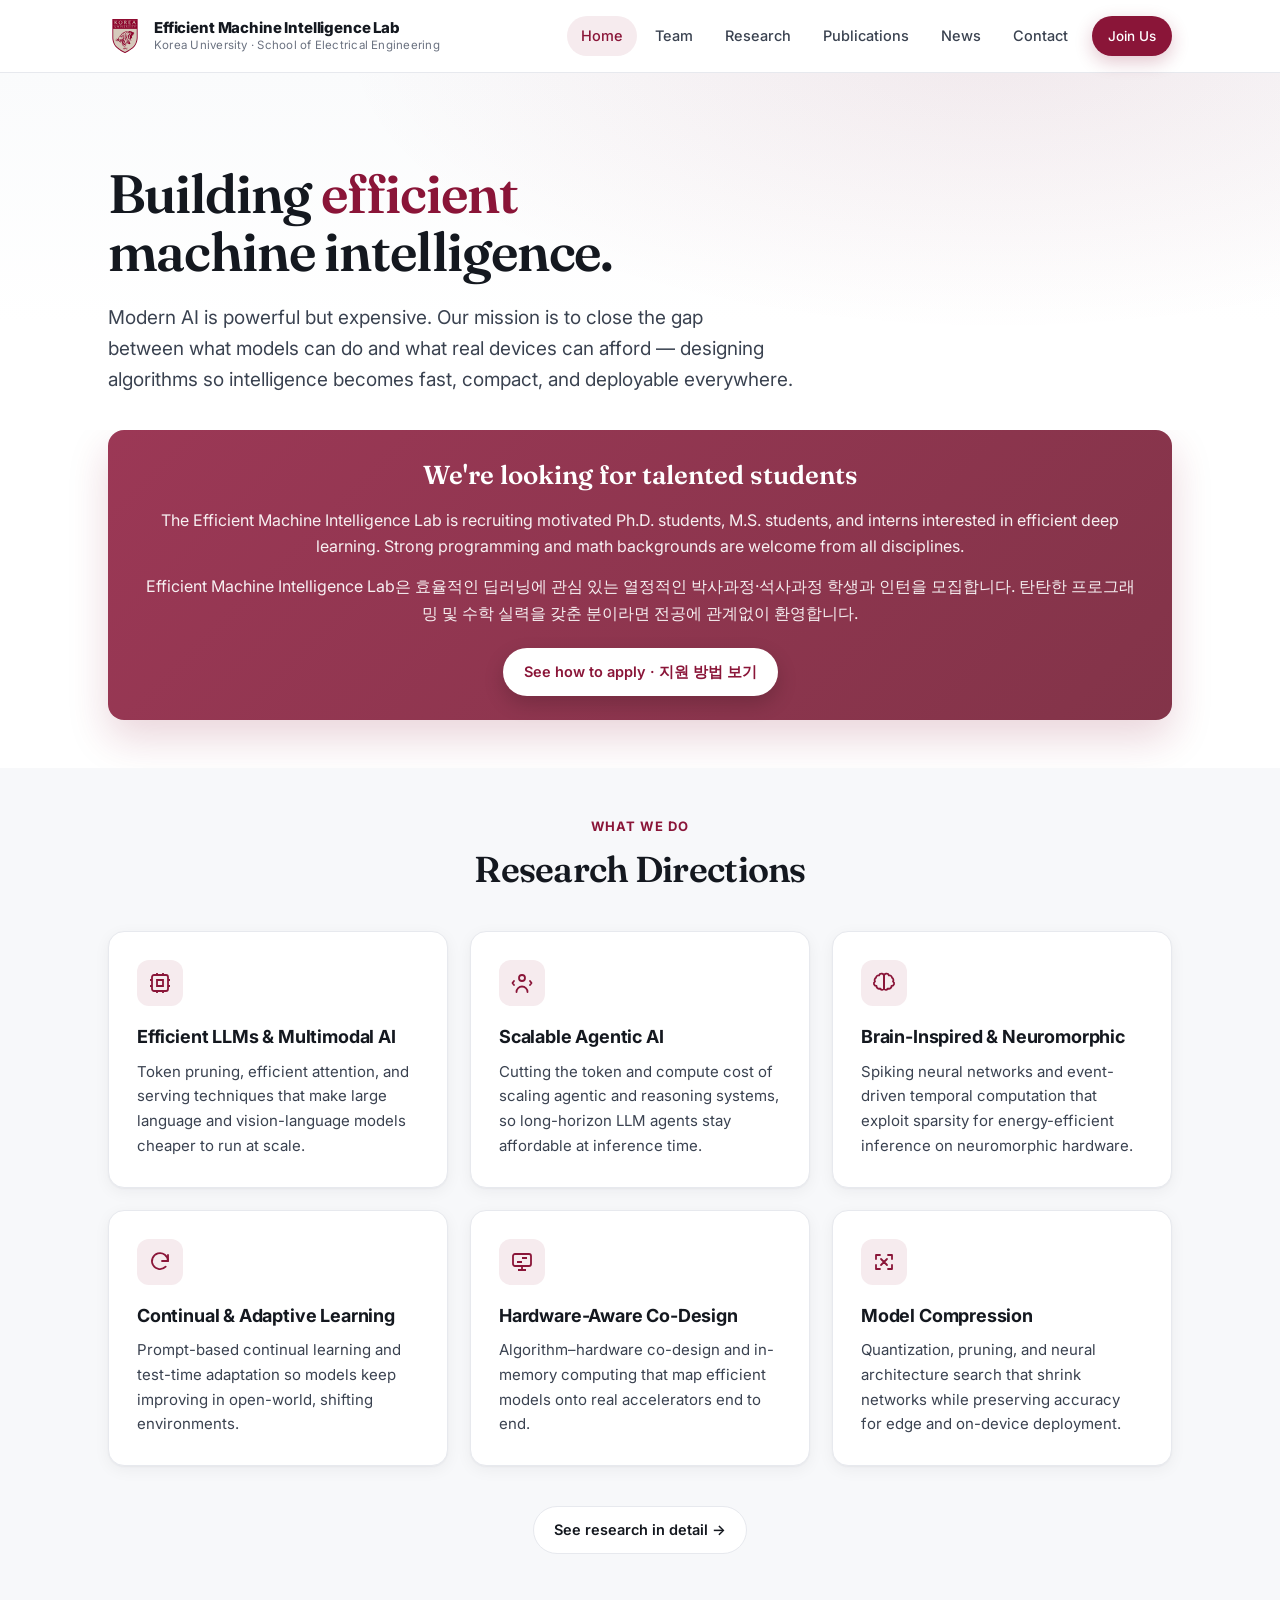
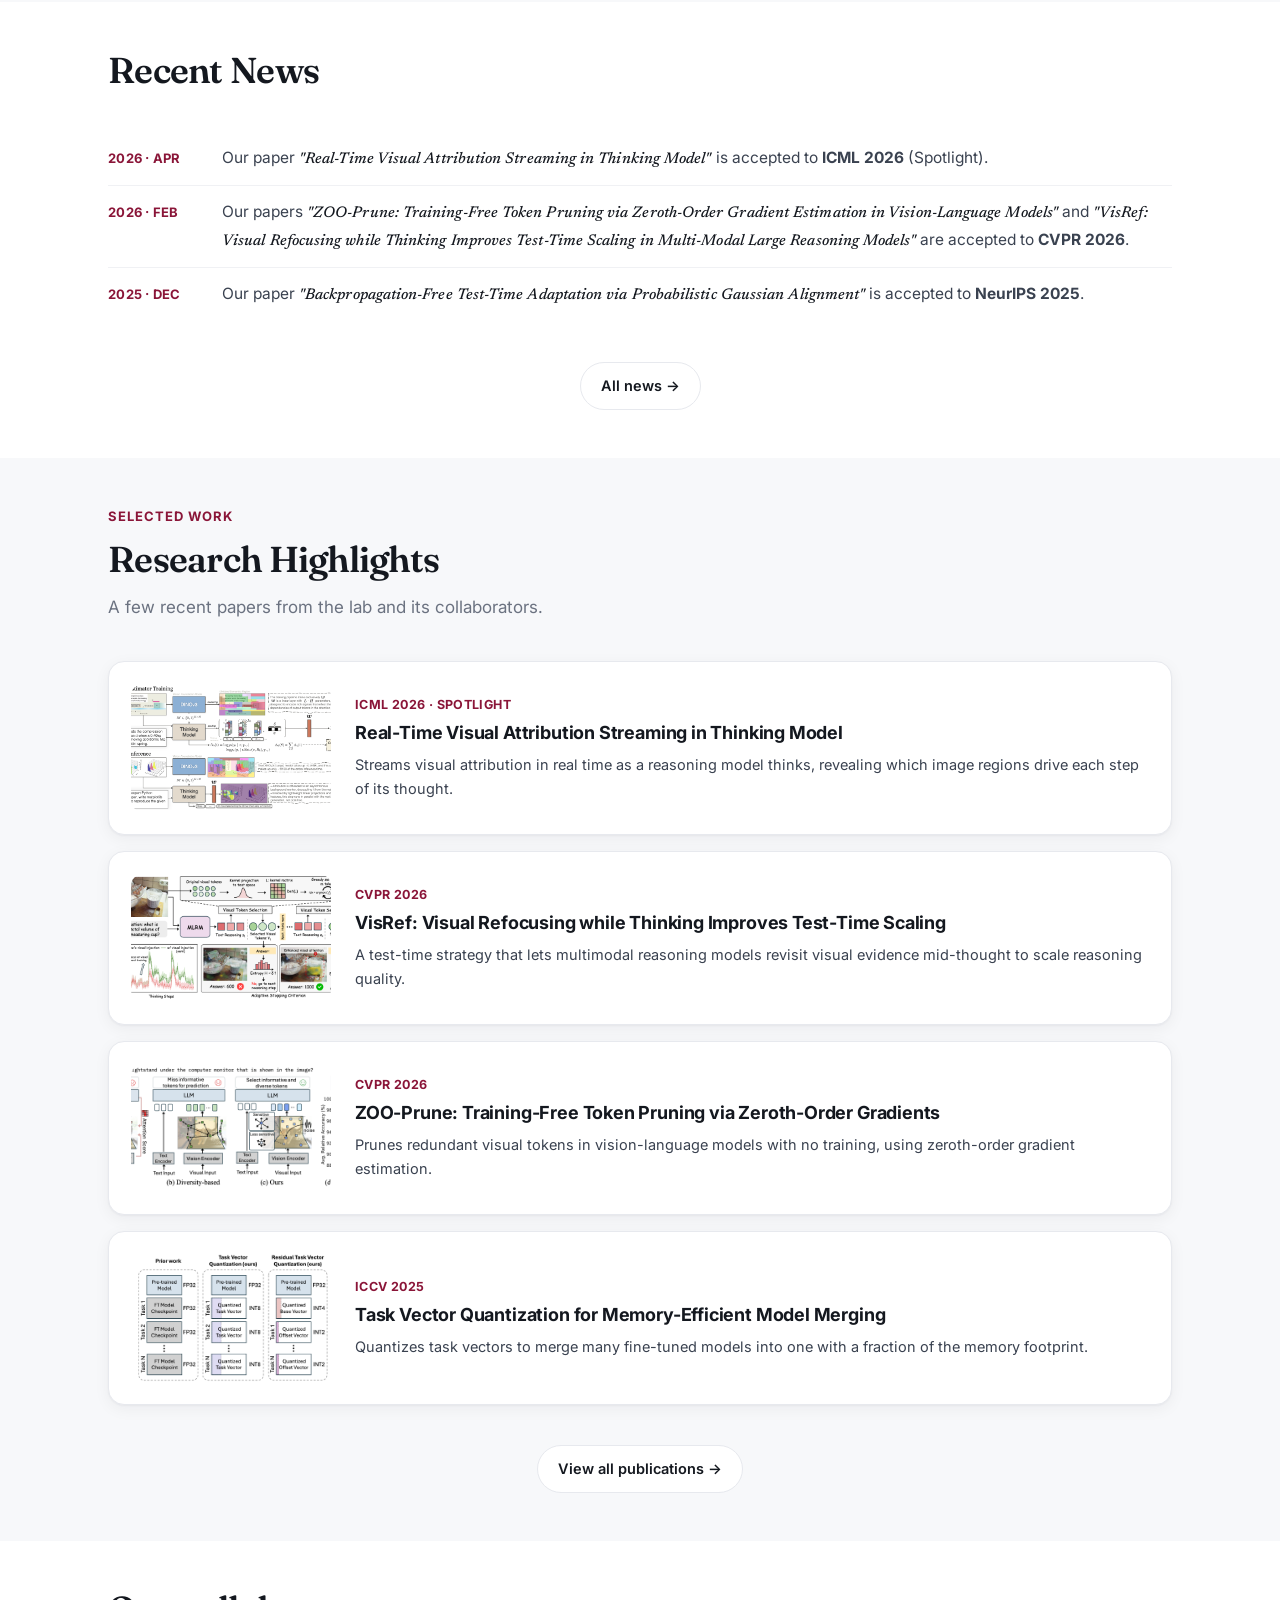
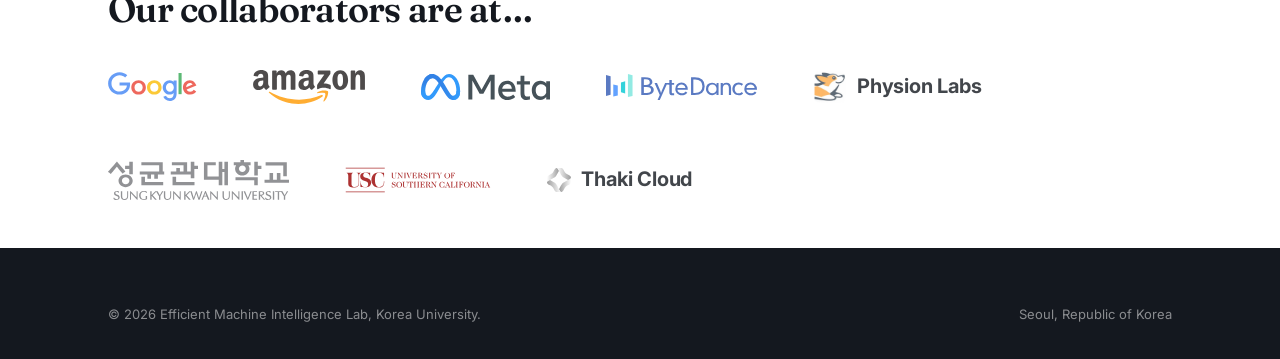
==== index.html @ 0a5b0a47 "Initial commit: EMI Lab @ Korea University website Static multi-page site for the Efficient Machine " ====
<!doctype html>
<html lang="en">
  <head>
    <meta charset="utf-8" />
    <meta name="viewport" content="width=device-width, initial-scale=1" />
    <meta
      name="description"
      content="Efficient Machine Intelligence Lab at Korea University — research on efficient deep learning, model compression, and hardware-aware AI, led by Prof. Youngeun Kim."
    />
    <title>Efficient Machine Intelligence Lab @ Korea University</title>
    <link rel="icon" href="images/ku-logo.svg" />
    <link rel="preconnect" href="https://fonts.googleapis.com" />
    <link rel="preconnect" href="https://fonts.gstatic.com" crossorigin />
    <link
      href="https://fonts.googleapis.com/css2?family=Fraunces:ital,opsz,wght@0,9..144,500;0,9..144,600;1,9..144,500;1,9..144,600&family=Newsreader:ital,opsz,wght@1,6..72,400;1,6..72,500&family=Inter:wght@400;500;600;700;800&display=swap"
      rel="stylesheet"
    />
    <link rel="stylesheet" href="styles.css" />
  </head>
  <body class="home">
    <!-- ===== Header ===== -->
    <header class="site-header">
      <div class="container header-inner">
        <a class="brand" href="index.html">
          <img src="images/ku-logo.svg" alt="Korea University" />
          <span class="brand-text">
            <span class="brand-name">Efficient Machine Intelligence Lab</span>
            <span class="brand-sub">Korea University · School of Electrical Engineering</span>
          </span>
        </a>
        <button class="nav-toggle" aria-label="Toggle navigation"><span></span></button>
        <nav class="nav">
          <a href="index.html" data-page="index.html">Home</a>
          <a href="team.html" data-page="team.html">Team</a>
          <a href="research.html" data-page="research.html">Research</a>
          <a href="publications.html" data-page="publications.html">Publications</a>
          <a href="news.html" data-page="news.html">News</a>
          <a href="contact.html" data-page="contact.html">Contact</a>
          <a class="btn primary sm nav-cta" href="join.html">Join Us</a>
        </nav>
      </div>
    </header>

    <main>
      <!-- ===== Hero ===== -->
      <section class="hero" style="padding-bottom:4px;">
        <div class="container">
          <h1>
            Building <span class="accent">efficient</span> machine
            intelligence.
          </h1>
          <p class="hero-lead" style="max-width:none;">
            Modern AI is powerful but expensive. Our mission is to close the gap<br />
            between what models can do and what real devices can afford — designing<br />
            algorithms so intelligence becomes fast, compact, and deployable everywhere.
          </p>
        </div>
      </section>

      <!-- ===== Join callout (bilingual) ===== -->
      <section class="section" style="padding-top:0;padding-bottom:48px;">
        <div class="container">
          <div class="callout reveal" style="margin-top:0;">
            <h3>We're looking for talented students</h3>
            <p>
              The Efficient Machine Intelligence Lab is recruiting motivated
              Ph.D. students, M.S. students, and interns interested in efficient
              deep learning. Strong programming and math backgrounds are welcome
              from all disciplines.
            </p>
            <p style="margin-top:-8px;">
              Efficient Machine Intelligence Lab은 효율적인 딥러닝에 관심 있는
              열정적인 박사과정·석사과정 학생과 인턴을 모집합니다. 탄탄한 프로그래밍
              및 수학 실력을 갖춘 분이라면 전공에 관계없이 환영합니다.
            </p>
            <a class="btn primary" href="join.html">See how to apply · 지원 방법 보기</a>
          </div>
        </div>
      </section>

      <!-- ===== Research areas ===== -->
      <section class="section tint">
        <div class="container">
          <div class="section-head center reveal">
            <span class="eyebrow">What we do</span>
            <h2>Research Directions</h2>
          </div>
          <div class="card-grid cols-3">
            <div class="card reveal">
              <div class="card-icon">
                <svg viewBox="0 0 24 24" fill="none" stroke="currentColor" stroke-width="1.8"><rect x="4" y="4" width="16" height="16" rx="2"/><path d="M9 9h6v6H9z"/><path d="M4 9H2M4 15H2M22 9h-2M22 15h-2M9 4V2M15 4V2M9 22v-2M15 22v-2"/></svg>
              </div>
              <h3>Efficient LLMs &amp; Multimodal AI</h3>
              <p>
                Token pruning, efficient attention, and serving techniques that
                make large language and vision-language models cheaper to run at
                scale.
              </p>
            </div>
            <div class="card reveal">
              <div class="card-icon">
                <svg viewBox="0 0 24 24" fill="none" stroke="currentColor" stroke-width="1.8" stroke-linecap="round" stroke-linejoin="round"><circle cx="12" cy="7" r="3"/><path d="M6.5 21a5.5 5.5 0 0 1 11 0"/><path d="M4 10l-1.5 2 1.5 2M20 10l1.5 2-1.5 2"/></svg>
              </div>
              <h3>Scalable Agentic AI</h3>
              <p>
                Cutting the token and compute cost of scaling agentic and
                reasoning systems, so long-horizon LLM agents stay affordable at
                inference time.
              </p>
            </div>
            <div class="card reveal">
              <div class="card-icon">
                <svg viewBox="0 0 24 24" fill="none" stroke="currentColor" stroke-width="1.8" stroke-linecap="round" stroke-linejoin="round"><path d="M12 5a2.5 2.5 0 0 0-4.9-.6A2.5 2.5 0 0 0 4 6.8a2.5 2.5 0 0 0-1 3.6A2.5 2.5 0 0 0 4.5 15 2.5 2.5 0 0 0 8 17.5a2.5 2.5 0 0 0 4 .5zM12 5a2.5 2.5 0 0 1 4.9-.6A2.5 2.5 0 0 1 20 6.8a2.5 2.5 0 0 1 1 3.6A2.5 2.5 0 0 1 19.5 15 2.5 2.5 0 0 1 16 17.5a2.5 2.5 0 0 1-4 .5z"/><path d="M12 5v13"/></svg>
              </div>
              <h3>Brain-Inspired &amp; Neuromorphic</h3>
              <p>
                Spiking neural networks and event-driven temporal computation
                that exploit sparsity for energy-efficient inference on
                neuromorphic hardware.
              </p>
            </div>
            <div class="card reveal">
              <div class="card-icon">
                <svg viewBox="0 0 24 24" fill="none" stroke="currentColor" stroke-width="1.8" stroke-linecap="round" stroke-linejoin="round"><path d="M20 11a8 8 0 1 0-2.3 5.7"/><path d="M20 5v6h-6"/></svg>
              </div>
              <h3>Continual &amp; Adaptive Learning</h3>
              <p>
                Prompt-based continual learning and test-time adaptation so
                models keep improving in open-world, shifting environments.
              </p>
            </div>
            <div class="card reveal">
              <div class="card-icon">
                <svg viewBox="0 0 24 24" fill="none" stroke="currentColor" stroke-width="1.8"><rect x="3" y="4" width="18" height="12" rx="2"/><path d="M8 20h8M12 16v4M7 8h.01M12 8h5M7 12h5"/></svg>
              </div>
              <h3>Hardware-Aware Co-Design</h3>
              <p>
                Algorithm–hardware co-design and in-memory computing that map
                efficient models onto real accelerators end to end.
              </p>
            </div>
            <div class="card reveal">
              <div class="card-icon">
                <svg viewBox="0 0 24 24" fill="none" stroke="currentColor" stroke-width="1.8" stroke-linecap="round" stroke-linejoin="round"><path d="M4 9V5h4M20 9V5h-4M4 15v4h4M20 15v4h-4"/><path d="M9 9l3 3 3-3M9 15l3-3 3 3"/></svg>
              </div>
              <h3>Model Compression</h3>
              <p>
                Quantization, pruning, and neural architecture search that
                shrink networks while preserving accuracy for edge and
                on-device deployment.
              </p>
            </div>
          </div>
          <div class="center-btn reveal">
            <a class="btn ghost" href="research.html">See research in detail →</a>
          </div>
        </div>
      </section>

      <!-- ===== Recent news ===== -->
      <section class="section">
        <div class="container">
          <div class="section-head reveal">
            <h2>Recent News</h2>
          </div>
          <ul class="news-list reveal">
            <li class="news-item">
              <span class="news-date">2026 · Apr</span>
              <span class="news-text">Our paper <span class="paper-title">"Real-Time Visual Attribution Streaming in Thinking Model"</span> is accepted to <strong>ICML 2026</strong> (Spotlight).</span>
            </li>
            <li class="news-item">
              <span class="news-date">2026 · Feb</span>
              <span class="news-text">Our papers <span class="paper-title">"ZOO-Prune: Training-Free Token Pruning via Zeroth-Order Gradient Estimation in Vision-Language Models"</span> and <span class="paper-title">"VisRef: Visual Refocusing while Thinking Improves Test-Time Scaling in Multi-Modal Large Reasoning Models"</span> are accepted to <strong>CVPR 2026</strong>.</span>
            </li>
            <li class="news-item">
              <span class="news-date">2025 · Dec</span>
              <span class="news-text">Our paper <span class="paper-title">"Backpropagation-Free Test-Time Adaptation via Probabilistic Gaussian Alignment"</span> is accepted to <strong>NeurIPS 2025</strong>.</span>
            </li>
          </ul>
          <div class="center-btn reveal">
            <a class="btn ghost" href="news.html">All news →</a>
          </div>
        </div>
      </section>

      <!-- ===== Research highlights ===== -->
      <section class="section tint">
        <div class="container">
          <div class="section-head reveal">
            <span class="eyebrow">Selected work</span>
            <h2>Research Highlights</h2>
            <p class="subhead">A few recent papers from the lab and its collaborators.</p>
          </div>
          <div class="card-grid" style="gap:16px">
            <div class="highlight-item reveal">
              <div class="highlight-thumb">
                <img src="images/publications/2026-realtimevis-icml.png" alt="Real-Time Visual Attribution Streaming" loading="lazy" />
              </div>
              <div>
                <div class="highlight-venue">ICML 2026 · Spotlight</div>
                <h3>Real-Time Visual Attribution Streaming in Thinking Model</h3>
                <p>Streams visual attribution in real time as a reasoning model thinks, revealing which image regions drive each step of its thought.</p>
              </div>
            </div>
            <div class="highlight-item reveal">
              <div class="highlight-thumb">
                <img src="images/publications/2026-visref.png" alt="VisRef" loading="lazy" />
              </div>
              <div>
                <div class="highlight-venue">CVPR 2026</div>
                <h3>VisRef: Visual Refocusing while Thinking Improves Test-Time Scaling</h3>
                <p>A test-time strategy that lets multimodal reasoning models revisit visual evidence mid-thought to scale reasoning quality.</p>
              </div>
            </div>
            <div class="highlight-item reveal">
              <div class="highlight-thumb">
                <img src="images/publications/2026-zoo-prune.png" alt="ZOO-Prune" loading="lazy" />
              </div>
              <div>
                <div class="highlight-venue">CVPR 2026</div>
                <h3>ZOO-Prune: Training-Free Token Pruning via Zeroth-Order Gradients</h3>
                <p>Prunes redundant visual tokens in vision-language models with no training, using zeroth-order gradient estimation.</p>
              </div>
            </div>
            <div class="highlight-item reveal">
              <div class="highlight-thumb">
                <img src="images/publications/2025-task-vector-quant.png" alt="Task Vector Quantization" loading="lazy" />
              </div>
              <div>
                <div class="highlight-venue">ICCV 2025</div>
                <h3>Task Vector Quantization for Memory-Efficient Model Merging</h3>
                <p>Quantizes task vectors to merge many fine-tuned models into one with a fraction of the memory footprint.</p>
              </div>
            </div>
          </div>
          <div class="center-btn reveal">
            <a class="btn ghost" href="publications.html">View all publications →</a>
          </div>
        </div>
      </section>

      <!-- ===== Collaborators ===== -->
      <section class="section">
        <div class="container">
          <div class="section-head reveal">
            <h2>Our collaborators are at&hellip;</h2>
          </div>
          <div class="collab-logos collab-logos-left reveal">
            <img src="images/logos/google-full.svg" alt="Google" />
            <img src="images/logos/amazon-full.svg" alt="Amazon" />
            <img src="images/logos/meta-full.svg" alt="Meta" />
            <img src="images/logos/bytedance-full.svg" alt="ByteDance" />
            <span class="collab-lockup">
              <img src="images/logos/physion-icon.png" alt="Physion Labs" />
              <span>Physion&nbsp;Labs</span>
            </span>
            <img src="images/logos/skku-full.svg" alt="Sungkyunkwan University" />
            <img src="images/logos/usc-full.svg" alt="USC" />
            <span class="collab-lockup">
              <img src="images/logos/thaki-icon.svg" alt="Thaki Cloud" />
              <span>Thaki&nbsp;Cloud</span>
            </span>
          </div>
        </div>
      </section>

    </main>

    <!-- ===== Footer ===== -->
    <footer class="site-footer">
      <div class="container">
        <div class="footer-bottom">
          <span>© 2026 Efficient Machine Intelligence Lab, Korea University.</span>
          <span>Seoul, Republic of Korea</span>
        </div>
      </div>
    </footer>

    <script src="main.js"></script>
  </body>
</html>
---- styles.css ----
/* ==========================================================================
   Efficient Machine Intelligence Lab @ Korea University
   Shared design system
   ========================================================================== */

:root {
  /* Korea University crimson palette */
  --crimson: #8a1538;
  --crimson-dark: #6d1029;
  --crimson-soft: #f6ebee;
  --ink: #14181f;
  --body: #3a4250;
  --muted: #6b7280;
  --line: #e7e9ee;
  --line-soft: #f0f1f4;
  --bg: #ffffff;
  --bg-soft: #fafbfc;
  --bg-tint: #f7f8fa;
  --white: #ffffff;
  --radius: 16px;
  --radius-sm: 10px;
  --shadow-sm: 0 1px 2px rgba(20, 24, 31, 0.04),
    0 4px 16px rgba(20, 24, 31, 0.05);
  --shadow-md: 0 12px 32px rgba(20, 24, 31, 0.1);
  --maxw: 1120px;
  --font-sans: "Inter", "Apple SD Gothic Neo", "Noto Sans KR",
    "Helvetica Neue", Arial, sans-serif;
  --font-display: "Fraunces", "Iowan Old Style", Georgia, serif;
}

* {
  box-sizing: border-box;
}

html {
  scroll-behavior: smooth;
  scroll-padding-top: 90px;
}

body {
  margin: 0;
  font-family: var(--font-sans);
  color: var(--body);
  background: var(--bg);
  line-height: 1.65;
  -webkit-font-smoothing: antialiased;
  text-rendering: optimizeLegibility;
}

a {
  color: var(--crimson);
  text-decoration: none;
  transition: color 0.18s ease;
}

a:hover {
  color: var(--crimson-dark);
}

img {
  max-width: 100%;
}

.container {
  max-width: var(--maxw);
  margin: 0 auto;
  padding: 0 28px;
}

.container-narrow {
  max-width: 860px;
}

/* --------------------------------------------------------------- Header -- */
.site-header {
  position: sticky;
  top: 0;
  background: rgba(255, 255, 255, 0.82);
  backdrop-filter: saturate(180%) blur(14px);
  -webkit-backdrop-filter: saturate(180%) blur(14px);
  border-bottom: 1px solid var(--line);
  z-index: 50;
}

.header-inner {
  display: flex;
  align-items: center;
  justify-content: space-between;
  gap: 24px;
  height: 72px;
}

.brand {
  display: flex;
  align-items: center;
  gap: 12px;
  min-width: 0;
}

.brand img {
  width: 34px;
  height: 34px;
  flex: none;
}

.brand-text {
  display: flex;
  flex-direction: column;
  line-height: 1.25;
  min-width: 0;
}

.brand-name {
  font-weight: 800;
  font-size: 15px;
  letter-spacing: -0.01em;
  color: var(--ink);
  white-space: nowrap;
}

.brand-sub {
  font-size: 11.5px;
  color: var(--muted);
  letter-spacing: 0.02em;
  white-space: nowrap;
}

.nav {
  display: flex;
  align-items: center;
  gap: 4px;
}

.nav a {
  color: var(--body);
  font-size: 14.5px;
  font-weight: 500;
  padding: 8px 14px;
  border-radius: 999px;
  transition: background 0.18s ease, color 0.18s ease;
}

.nav a:hover {
  background: var(--bg-tint);
  color: var(--ink);
}

.nav a.active {
  color: var(--crimson);
  background: var(--crimson-soft);
}

.nav-cta {
  margin-left: 6px;
}

.nav-toggle {
  display: none;
  border: 1px solid var(--line);
  background: var(--white);
  border-radius: 10px;
  width: 42px;
  height: 42px;
  cursor: pointer;
  align-items: center;
  justify-content: center;
}

.nav-toggle span,
.nav-toggle span::before,
.nav-toggle span::after {
  content: "";
  display: block;
  width: 18px;
  height: 2px;
  background: var(--ink);
  position: relative;
  transition: 0.2s ease;
}

.nav-toggle span::before {
  position: absolute;
  top: -6px;
}
.nav-toggle span::after {
  position: absolute;
  top: 6px;
}

/* --------------------------------------------------------------- Buttons - */
.btn {
  display: inline-flex;
  align-items: center;
  gap: 8px;
  padding: 11px 20px;
  border-radius: 999px;
  font-weight: 600;
  font-size: 14.5px;
  border: 1px solid transparent;
  cursor: pointer;
  transition: 0.2s ease;
  white-space: nowrap;
}

.btn.primary {
  background: var(--crimson);
  color: var(--white);
  box-shadow: 0 6px 18px rgba(138, 21, 56, 0.24);
}

.btn.primary:hover {
  background: var(--crimson-dark);
  color: var(--white);
  transform: translateY(-1px);
  box-shadow: 0 10px 24px rgba(138, 21, 56, 0.3);
}

.btn.ghost {
  border-color: var(--line);
  color: var(--ink);
  background: var(--white);
}

.btn.ghost:hover {
  border-color: var(--crimson);
  color: var(--crimson);
  background: var(--white);
}

.btn.sm {
  padding: 8px 15px;
  font-size: 13.5px;
}

/* --------------------------------------------------------------- Hero ---- */
.hero {
  position: relative;
  padding: 92px 0 76px;
  background:
    radial-gradient(
      1100px 480px at 78% -8%,
      rgba(138, 21, 56, 0.08),
      transparent 60%
    ),
    linear-gradient(180deg, var(--bg-soft) 0%, var(--bg) 70%);
  overflow: hidden;
}

.hero-eyebrow {
  display: inline-flex;
  align-items: center;
  gap: 8px;
  font-size: 13px;
  font-weight: 600;
  letter-spacing: 0.04em;
  text-transform: uppercase;
  color: var(--crimson);
  background: var(--crimson-soft);
  border: 1px solid rgba(138, 21, 56, 0.16);
  padding: 6px 14px;
  border-radius: 999px;
  margin-bottom: 22px;
}

.hero h1 {
  font-family: var(--font-display);
  font-weight: 600;
  font-size: clamp(34px, 5vw, 54px);
  line-height: 1.08;
  letter-spacing: -0.02em;
  color: var(--ink);
  margin: 0 0 20px;
  max-width: 16ch;
}

.hero h1 .accent {
  color: var(--crimson);
}

.hero-lead {
  font-size: clamp(16px, 2vw, 19px);
  color: var(--body);
  max-width: 62ch;
  margin: 0 0 30px;
}

.hero-cta {
  display: flex;
  gap: 14px;
  flex-wrap: wrap;
}

/* --------------------------------------------------------- Section base -- */
.section {
  padding: 84px 0;
}

/* Tighter vertical rhythm on the home page */
body.home .section {
  padding: 48px 0;
}

.section.tint {
  background: var(--bg-tint);
}

.section-head {
  margin-bottom: 40px;
}

.section-head.center {
  text-align: center;
  margin-left: auto;
  margin-right: auto;
  max-width: 720px;
}

.eyebrow {
  display: block;
  font-size: 13px;
  font-weight: 700;
  letter-spacing: 0.08em;
  text-transform: uppercase;
  color: var(--crimson);
  margin-bottom: 12px;
}

.section h2 {
  font-family: var(--font-display);
  font-weight: 600;
  font-size: clamp(26px, 3.4vw, 36px);
  letter-spacing: -0.02em;
  color: var(--ink);
  margin: 0 0 12px;
  line-height: 1.15;
}

.section .subhead {
  font-size: 17px;
  color: var(--muted);
  max-width: 68ch;
  margin: 0;
}

.page-hero {
  padding: 72px 0 20px;
  background: linear-gradient(180deg, var(--bg-soft) 0%, var(--bg) 100%);
}

.page-hero h1 {
  font-family: var(--font-display);
  font-weight: 600;
  font-size: clamp(30px, 4.4vw, 46px);
  letter-spacing: -0.02em;
  color: var(--ink);
  margin: 14px 0 14px;
  line-height: 1.1;
}

.page-hero p {
  font-size: 18px;
  color: var(--body);
  max-width: 66ch;
  margin: 0;
}

/* --------------------------------------------------------------- Cards --- */
.card-grid {
  display: grid;
  gap: 22px;
}

.card-grid.cols-2 {
  grid-template-columns: repeat(2, 1fr);
}

.card-grid.cols-3 {
  grid-template-columns: repeat(3, 1fr);
}

.card {
  background: var(--white);
  border: 1px solid var(--line);
  border-radius: var(--radius);
  padding: 28px;
  box-shadow: var(--shadow-sm);
  transition: transform 0.22s ease, box-shadow 0.22s ease,
    border-color 0.22s ease;
}

.card:hover {
  transform: translateY(-3px);
  box-shadow: var(--shadow-md);
  border-color: rgba(138, 21, 56, 0.28);
}

.card-icon {
  width: 46px;
  height: 46px;
  border-radius: 12px;
  display: inline-flex;
  align-items: center;
  justify-content: center;
  background: var(--crimson-soft);
  color: var(--crimson);
  margin-bottom: 16px;
}

.card-icon svg {
  width: 24px;
  height: 24px;
}

.card h3 {
  font-size: 18px;
  font-weight: 700;
  color: var(--ink);
  margin: 0 0 8px;
  letter-spacing: -0.01em;
}

.card p {
  margin: 0;
  font-size: 15px;
  color: var(--body);
}

.card .tag-row {
  margin-top: 16px;
}

.tag-row {
  display: flex;
  flex-wrap: wrap;
  gap: 8px;
}

.tag {
  font-size: 12px;
  font-weight: 600;
  color: var(--crimson);
  background: var(--crimson-soft);
  border-radius: 999px;
  padding: 4px 11px;
}

/* --------------------------------------------------- Home: highlights ---- */
.highlight-item {
  display: grid;
  grid-template-columns: 200px 1fr;
  gap: 24px;
  padding: 22px;
  border: 1px solid var(--line);
  border-radius: var(--radius);
  background: var(--white);
  box-shadow: var(--shadow-sm);
  transition: transform 0.22s ease, box-shadow 0.22s ease;
  align-items: center;
}

.highlight-item:hover {
  transform: translateY(-2px);
  box-shadow: var(--shadow-md);
}

.highlight-thumb {
  width: 200px;
  height: 128px;
  border-radius: 12px;
  overflow: hidden;
  background: var(--bg-tint);
  display: flex;
  align-items: center;
  justify-content: center;
  flex: none;
}

.highlight-thumb img {
  width: 100%;
  height: 100%;
  object-fit: cover;
}

.highlight-venue {
  font-size: 12.5px;
  font-weight: 700;
  letter-spacing: 0.03em;
  text-transform: uppercase;
  color: var(--crimson);
  margin-bottom: 6px;
}

.highlight-item h3 {
  font-size: 18px;
  color: var(--ink);
  margin: 0 0 8px;
  letter-spacing: -0.01em;
  line-height: 1.3;
}

.highlight-item p {
  margin: 0;
  font-size: 14.5px;
  color: var(--body);
}

/* -------------------------------------------------------------- News ----- */
.news-list {
  list-style: none;
  padding: 0;
  margin: 0;
}

.news-year {
  font-family: var(--font-display);
  font-weight: 600;
  font-size: 22px;
  color: var(--ink);
  margin: 28px 0 14px;
  padding-bottom: 8px;
  border-bottom: 2px solid var(--crimson-soft);
}

.news-year:first-child {
  margin-top: 0;
}

.news-item {
  display: grid;
  grid-template-columns: 96px 1fr;
  gap: 18px;
  padding: 13px 0;
  border-bottom: 1px solid var(--line-soft);
  align-items: baseline;
}

.news-item:last-child {
  border-bottom: none;
}

.news-date {
  font-size: 13px;
  font-weight: 700;
  color: var(--crimson);
  letter-spacing: 0.02em;
  text-transform: uppercase;
}

.news-text {
  color: var(--body);
  font-size: 15.5px;
}

.paper-title {
  font-family: "Newsreader", Georgia, serif;
  font-style: italic;
  font-weight: 500;
  color: var(--ink);
  letter-spacing: 0.005em;
}

/* --------------------------------------------------- Publications -------- */
.pub-year {
  font-family: var(--font-display);
  font-weight: 600;
  font-size: 22px;
  color: var(--ink);
  margin: 34px 0 16px;
  padding-bottom: 8px;
  border-bottom: 2px solid var(--crimson-soft);
}

.pub-list {
  list-style: none;
  padding: 0;
  margin: 0;
  display: grid;
  gap: 16px;
}

.pub-item {
  display: grid;
  grid-template-columns: 158px 1fr;
  gap: 20px;
  padding: 18px;
  border-radius: var(--radius);
  border: 1px solid var(--line);
  background: var(--white);
  box-shadow: var(--shadow-sm);
  transition: transform 0.2s ease, box-shadow 0.2s ease, border-color 0.2s ease;
}

.pub-item:hover {
  transform: translateY(-2px);
  box-shadow: var(--shadow-md);
  border-color: rgba(138, 21, 56, 0.22);
}

.pub-figure {
  width: 158px;
  height: 108px;
  border-radius: 10px;
  background: var(--bg-tint);
  display: flex;
  align-items: center;
  justify-content: center;
  overflow: hidden;
  flex: none;
}

.pub-figure img {
  width: 100%;
  height: 100%;
  object-fit: cover;
}

.pub-figure-fallback {
  display: none;
  font-size: 12px;
  color: var(--muted);
}

.pub-figure.missing .pub-figure-fallback {
  display: inline-flex;
}

.pub-body {
  display: flex;
  flex-direction: column;
  gap: 6px;
  min-width: 0;
}

.pub-title {
  font-weight: 700;
  font-size: 16px;
  color: var(--ink);
  letter-spacing: -0.01em;
  line-height: 1.35;
}

.pub-meta {
  color: var(--muted);
  font-size: 14px;
}

.pub-meta sup {
  font-size: 0.7em;
}

.pub-badge {
  display: inline-block;
  font-size: 11.5px;
  font-weight: 700;
  color: var(--crimson);
  background: var(--crimson-soft);
  border-radius: 6px;
  padding: 2px 8px;
  margin-left: 4px;
  vertical-align: middle;
}

.pub-links {
  margin-top: 4px;
  font-size: 14px;
  display: flex;
  gap: 14px;
  flex-wrap: wrap;
}

.pub-links a {
  font-weight: 600;
}

/* ---------------------------------------------------------- People ------- */
.pi-card {
  display: grid;
  grid-template-columns: 240px 1fr;
  gap: 36px;
  align-items: start;
}

.pi-photo {
  width: 240px;
  height: 288px;
  border-radius: var(--radius);
  object-fit: cover;
  box-shadow: var(--shadow-md);
  background: var(--bg-tint);
}

.pi-info h3 {
  font-family: var(--font-display);
  font-weight: 600;
  font-size: 28px;
  color: var(--ink);
  margin: 0 0 4px;
  letter-spacing: -0.01em;
}

.pi-role {
  color: var(--crimson);
  font-weight: 600;
  font-size: 15.5px;
  margin: 0 0 18px;
}

.pi-info p {
  margin: 0 0 14px;
  color: var(--body);
}

.pi-links {
  display: flex;
  gap: 12px;
  flex-wrap: wrap;
  margin-top: 20px;
}

/* Equal team grid — advisor and students share the same card */
.team-grid {
  display: grid;
  grid-template-columns: repeat(4, 1fr);
  gap: 22px;
}

.person {
  display: flex;
  flex-direction: column;
  align-items: center;
  text-align: center;
  padding: 26px 22px;
  border: 1px solid var(--line);
  border-radius: var(--radius);
  background: var(--white);
  box-shadow: var(--shadow-sm);
  transition: transform 0.22s ease, box-shadow 0.22s ease,
    border-color 0.22s ease;
  color: inherit;
}

.person:hover {
  transform: translateY(-3px);
  box-shadow: var(--shadow-md);
  border-color: rgba(138, 21, 56, 0.28);
}

.person-photo {
  width: 128px;
  height: 128px;
  border-radius: 50%;
  overflow: hidden;
  background: var(--bg-tint);
  margin-bottom: 16px;
  flex: none;
  display: block;
}

a.person-photo {
  transition: box-shadow 0.2s ease, transform 0.2s ease;
}

a.person-photo:hover {
  transform: scale(1.03);
  box-shadow: 0 0 0 4px var(--crimson-soft);
}

.person-photo img {
  width: 100%;
  height: 100%;
  object-fit: cover;
  display: block;
}

.person-photo.placeholder {
  display: flex;
  align-items: center;
  justify-content: center;
  border: 2px dashed rgba(138, 21, 56, 0.4);
  background: var(--crimson-soft);
}

.person-photo.placeholder span {
  font-size: 40px;
  font-weight: 300;
  color: var(--crimson);
  line-height: 1;
}

.person-name {
  font-size: 18px;
  font-weight: 700;
  color: var(--ink);
  margin: 0 0 4px;
  letter-spacing: -0.01em;
}

.person-role {
  font-size: 13px;
  font-weight: 600;
  color: var(--crimson);
  margin: 0 0 10px;
}

.person-bio {
  font-size: 13.5px;
  color: var(--body);
  margin: 0 0 14px;
}

.person-cv {
  list-style: none;
  padding: 0;
  margin: 0 0 16px;
  text-align: left;
  width: 100%;
  display: grid;
  gap: 6px;
}

.person-cv li {
  position: relative;
  padding-left: 15px;
  font-size: 12.5px;
  color: var(--body);
  line-height: 1.5;
  white-space: nowrap;
}

.person-cv li::before {
  content: "";
  position: absolute;
  left: 0;
  top: 8px;
  width: 6px;
  height: 6px;
  border-radius: 50%;
  background: var(--crimson);
}

.person-links {
  display: flex;
  gap: 12px;
  flex-wrap: wrap;
  justify-content: center;
  margin-top: auto;
  font-size: 13.5px;
  font-weight: 600;
}

/* Open (placeholder) member seats */
.person-open {
  border-style: dashed;
  border-color: rgba(138, 21, 56, 0.35);
  background: linear-gradient(180deg, var(--crimson-soft) 0%, var(--white) 70%);
}

.person-open:hover {
  border-color: var(--crimson);
}

.person-cta {
  margin-top: auto;
  font-size: 13.5px;
  font-weight: 700;
  color: var(--crimson);
}

.member-note {
  display: flex;
  gap: 16px;
  align-items: center;
  padding: 22px 26px;
  border: 1px dashed rgba(138, 21, 56, 0.32);
  border-radius: var(--radius);
  background: var(--crimson-soft);
}

.member-note .dot {
  width: 12px;
  height: 12px;
  border-radius: 50%;
  background: var(--crimson);
  flex: none;
  box-shadow: 0 0 0 5px rgba(138, 21, 56, 0.14);
}

.member-note p {
  margin: 0;
  color: var(--crimson-dark);
  font-weight: 500;
}

/* --------------------------------------------------------------- Join ---- */
.join-list {
  list-style: none;
  padding: 0;
  margin: 24px 0 0;
  display: grid;
  gap: 14px;
}

.join-list li {
  display: grid;
  grid-template-columns: 30px 1fr;
  gap: 12px;
  align-items: start;
  color: var(--body);
}

.join-list .check {
  width: 24px;
  height: 24px;
  border-radius: 50%;
  background: var(--crimson-soft);
  color: var(--crimson);
  display: inline-flex;
  align-items: center;
  justify-content: center;
  font-size: 13px;
  font-weight: 700;
  margin-top: 2px;
}

.callout {
  margin-top: 40px;
  padding: 24px 32px;
  border-radius: var(--radius);
  background: linear-gradient(
    135deg,
    rgba(138, 21, 56, 0.85) 0%,
    rgba(109, 16, 41, 0.85) 100%
  );
  color: #fff;
  text-align: center;
  box-shadow: 0 18px 40px rgba(138, 21, 56, 0.18);
}

.callout h3 {
  font-family: var(--font-display);
  font-weight: 600;
  font-size: 26px;
  margin: 0 0 10px;
}

.callout p {
  margin: 0 auto 22px;
  max-width: none;
  color: rgba(255, 255, 255, 0.92);
}

.callout .btn.primary {
  background: #fff;
  color: var(--crimson);
  box-shadow: 0 8px 20px rgba(0, 0, 0, 0.18);
}

.callout .btn.primary:hover {
  background: #fff;
  color: var(--crimson-dark);
}

/* ---------------------------------------------------- Collaborators ------ */
.collab-logos {
  display: flex;
  flex-wrap: wrap;
  align-items: center;
  justify-content: center;
  gap: 56px;
  margin-top: 8px;
}

.collab-logos.collab-logos-left {
  justify-content: flex-start;
}

.collab-logos img {
  height: 40px;
  width: auto;
  opacity: 0.8;
  transition: opacity 0.2s ease, transform 0.2s ease;
}

/* Balance the full wordmarks so their letter heights look consistent */
.collab-logos img[alt="Google"] {
  height: 30px;
}
.collab-logos img[alt="Amazon"] {
  height: 34px;
}
.collab-logos img[alt="Meta"] {
  height: 26px;
}
.collab-logos img[alt="ByteDance"] {
  height: 26px;
}
.collab-logos img[alt="Sungkyunkwan University"] {
  height: 40px;
}
.collab-logos img[alt="USC"] {
  height: 26px;
}
.collab-logos img[alt="Thaki Cloud"] {
  height: 24px;
}

/* Physion Labs has no wordmark; pair its icon with a text label */
.collab-lockup {
  display: inline-flex;
  align-items: center;
  gap: 10px;
  opacity: 0.8;
  transition: opacity 0.2s ease, transform 0.2s ease;
}

.collab-lockup:hover {
  opacity: 1;
  transform: translateY(-2px);
}

.collab-lockup img {
  height: 34px;
  width: auto;
  border-radius: 8px;
}

.collab-lockup span {
  font-size: 20px;
  font-weight: 700;
  letter-spacing: -0.01em;
  color: var(--ink);
}

.collab-logos img:hover {
  opacity: 1;
  transform: translateY(-2px);
}

/* --------------------------------------------------------- Contact ------- */
.contact-grid {
  display: grid;
  grid-template-columns: 1fr 1fr;
  gap: 40px;
  align-items: start;
}

.contact-line {
  display: flex;
  gap: 14px;
  align-items: flex-start;
  padding: 16px 0;
  border-bottom: 1px solid var(--line-soft);
}

.contact-line:last-child {
  border-bottom: none;
}

.contact-line .ci {
  width: 42px;
  height: 42px;
  border-radius: 11px;
  background: var(--crimson-soft);
  color: var(--crimson);
  display: inline-flex;
  align-items: center;
  justify-content: center;
  flex: none;
}

.contact-line .ci svg {
  width: 20px;
  height: 20px;
}

.contact-line .cl {
  font-size: 12.5px;
  font-weight: 700;
  text-transform: uppercase;
  letter-spacing: 0.04em;
  color: var(--muted);
}

.contact-line .cv {
  color: var(--ink);
  font-size: 15.5px;
}

.map-embed {
  border: 0;
  width: 100%;
  height: 340px;
  border-radius: var(--radius);
  box-shadow: var(--shadow-sm);
}

/* --------------------------------------------------------------- Footer -- */
.site-footer {
  background: var(--ink);
  color: rgba(255, 255, 255, 0.72);
  padding: 56px 0 34px;
}

.footer-top {
  display: grid;
  grid-template-columns: 1.6fr 1fr 1fr;
  gap: 40px;
  padding-bottom: 36px;
  border-bottom: 1px solid rgba(255, 255, 255, 0.12);
}

.footer-brand {
  display: flex;
  gap: 12px;
  align-items: center;
  margin-bottom: 14px;
}

.footer-brand img {
  width: 32px;
  height: 32px;
  filter: brightness(0) invert(1);
  opacity: 0.9;
}

.footer-brand span {
  font-weight: 800;
  color: #fff;
  font-size: 15px;
  line-height: 1.3;
}

.footer-top p {
  margin: 0;
  font-size: 14px;
  max-width: 40ch;
}

.footer-col h4 {
  color: #fff;
  font-size: 13px;
  text-transform: uppercase;
  letter-spacing: 0.06em;
  margin: 0 0 14px;
}

.footer-col a {
  display: block;
  color: rgba(255, 255, 255, 0.72);
  font-size: 14px;
  padding: 5px 0;
}

.footer-col a:hover {
  color: #fff;
}

.footer-bottom {
  font-size: 13px;
  color: rgba(255, 255, 255, 0.5);
  display: flex;
  justify-content: space-between;
  flex-wrap: wrap;
  gap: 8px;
}

/* --------------------------------------------------------- Utilities ----- */
.reveal {
  opacity: 0;
  transform: translateY(18px);
  transition: opacity 0.6s ease, transform 0.6s ease;
}

.reveal.in {
  opacity: 1;
  transform: none;
}

.stat-row {
  display: grid;
  grid-template-columns: repeat(4, 1fr);
  gap: 20px;
  margin-top: 44px;
}

.stat {
  text-align: center;
}

.stat .num {
  font-family: var(--font-display);
  font-weight: 600;
  font-size: 40px;
  color: var(--crimson);
  line-height: 1;
}

.stat .lbl {
  font-size: 13.5px;
  color: var(--muted);
  margin-top: 8px;
}

.center-btn {
  text-align: center;
  margin-top: 40px;
}

/* --------------------------------------------------------- Responsive ---- */
@media (max-width: 900px) {
  .nav {
    position: fixed;
    inset: 72px 0 auto 0;
    flex-direction: column;
    align-items: stretch;
    background: #fff;
    border-bottom: 1px solid var(--line);
    padding: 14px 20px 20px;
    gap: 4px;
    box-shadow: var(--shadow-md);
    display: none;
  }

  .nav.open {
    display: flex;
  }

  .nav a {
    padding: 12px 14px;
    font-size: 16px;
  }

  .nav-cta {
    margin-left: 0;
    margin-top: 6px;
  }

  .nav-toggle {
    display: inline-flex;
  }

  .card-grid.cols-2,
  .card-grid.cols-3 {
    grid-template-columns: 1fr;
  }

  .pi-card {
    grid-template-columns: 1fr;
    justify-items: center;
    text-align: center;
  }

  .pi-links {
    justify-content: center;
  }

  .team-grid {
    grid-template-columns: repeat(2, 1fr);
  }

  .contact-grid {
    grid-template-columns: 1fr;
  }

  .footer-top {
    grid-template-columns: 1fr;
    gap: 28px;
  }

  .stat-row {
    grid-template-columns: repeat(2, 1fr);
    gap: 28px;
  }
}

@media (max-width: 640px) {
  .team-grid {
    grid-template-columns: 1fr;
  }

  .highlight-item {
    grid-template-columns: 1fr;
  }

  .highlight-thumb {
    width: 100%;
    height: 170px;
  }

  .pub-item {
    grid-template-columns: 1fr;
  }

  .pub-figure {
    width: 100%;
    height: 180px;
  }

  .news-item {
    grid-template-columns: 72px 1fr;
    gap: 12px;
  }
}
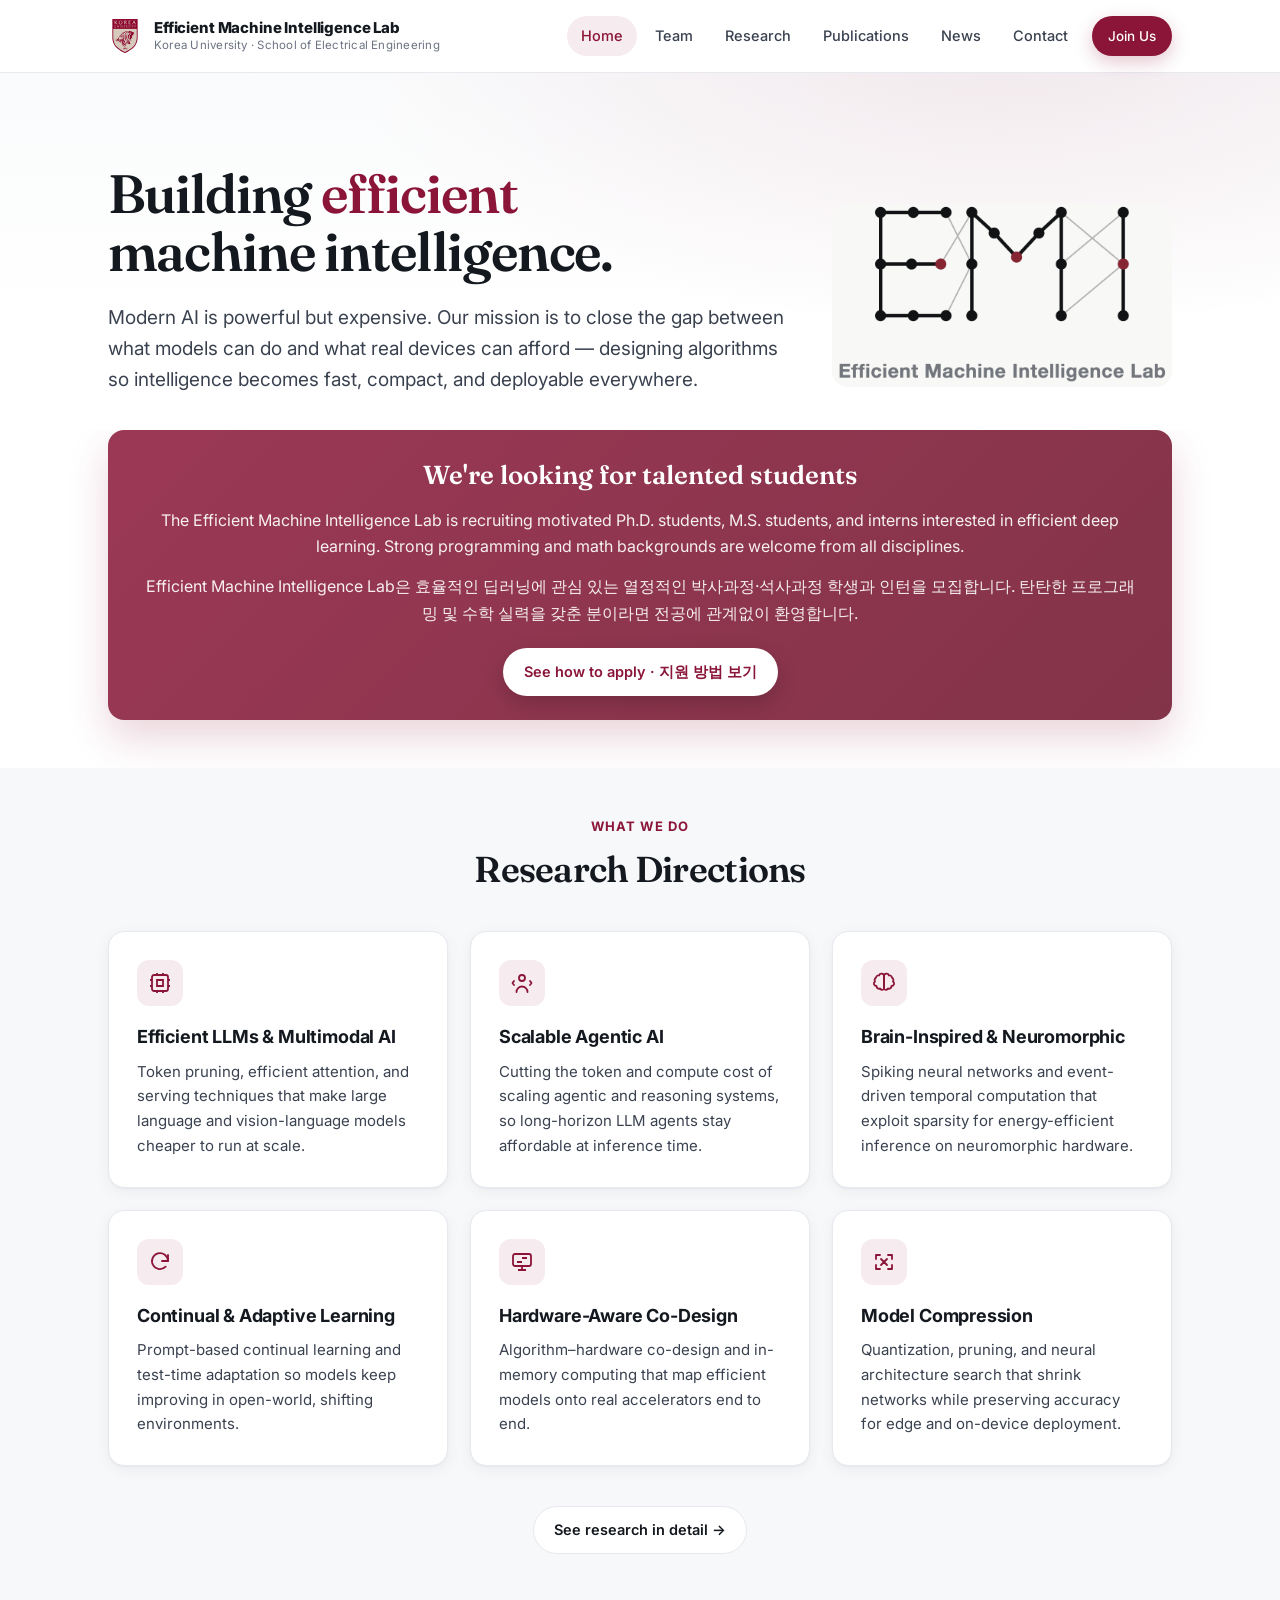
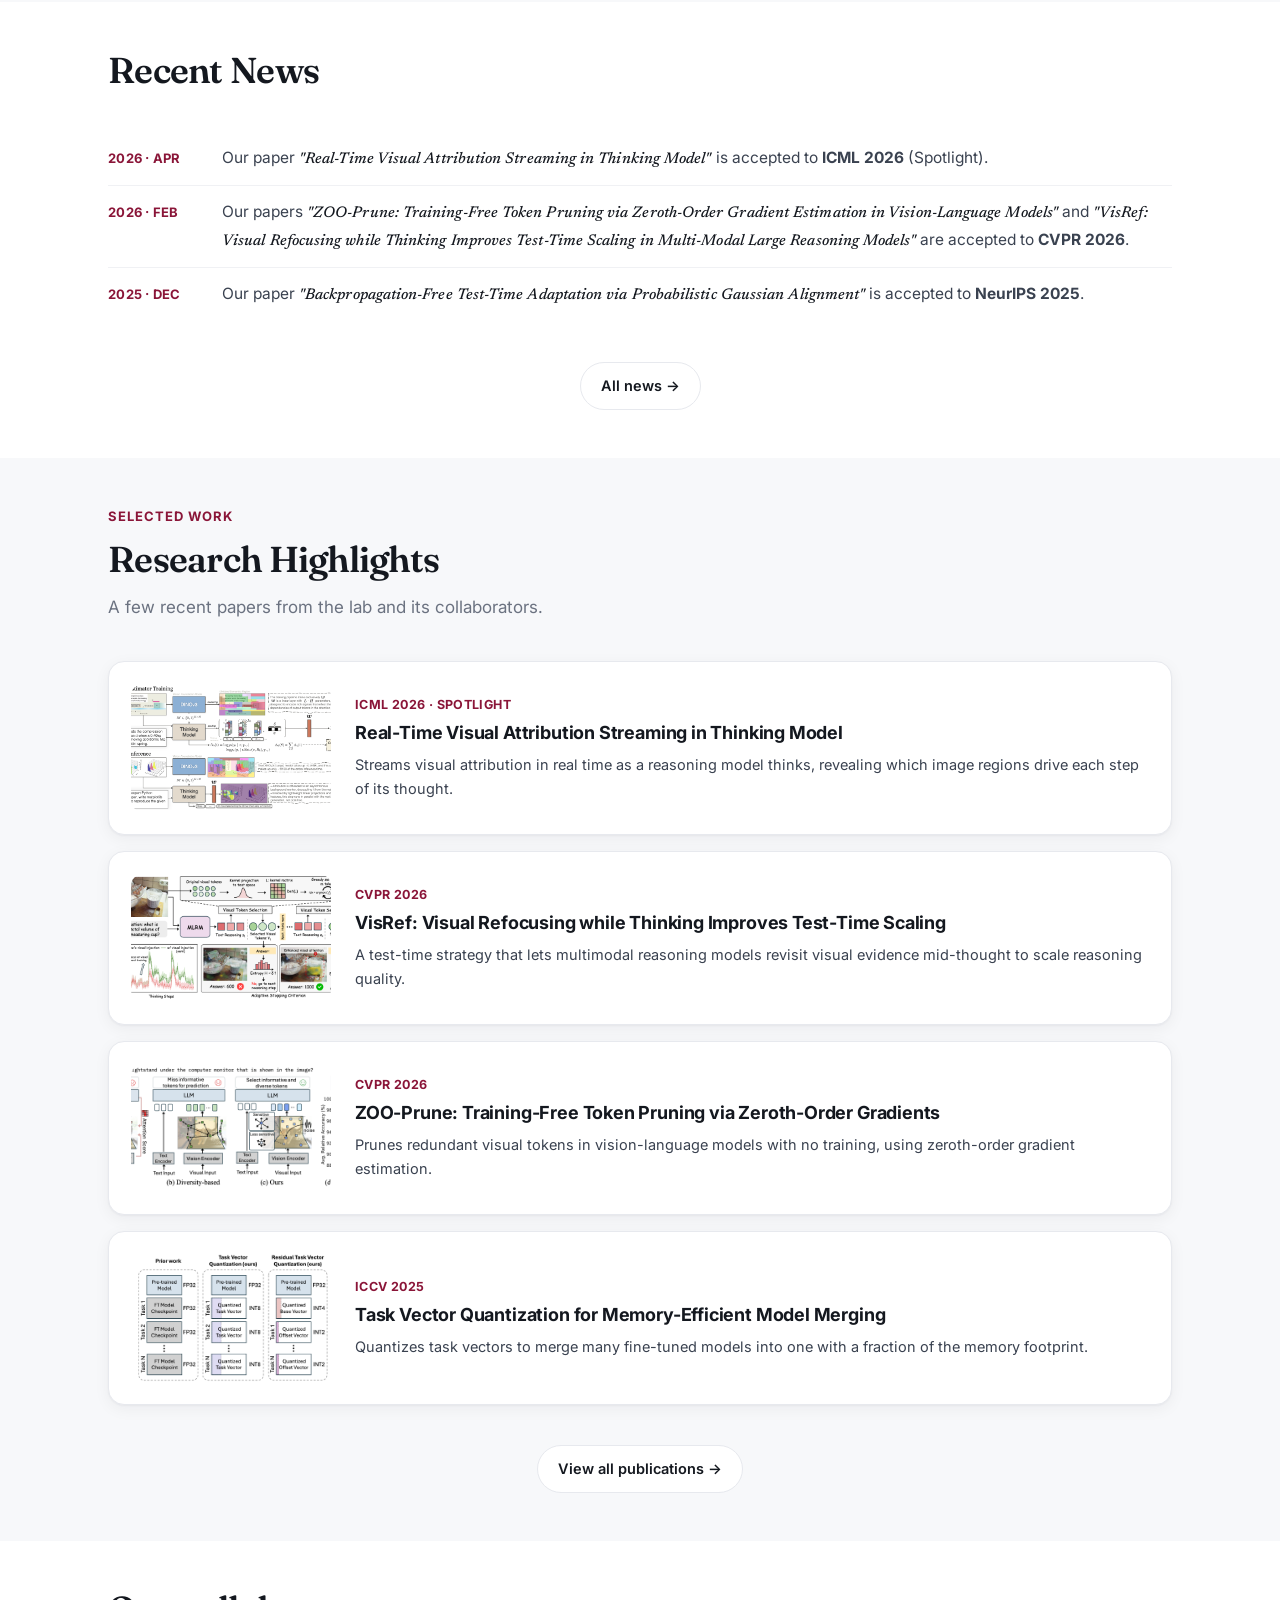
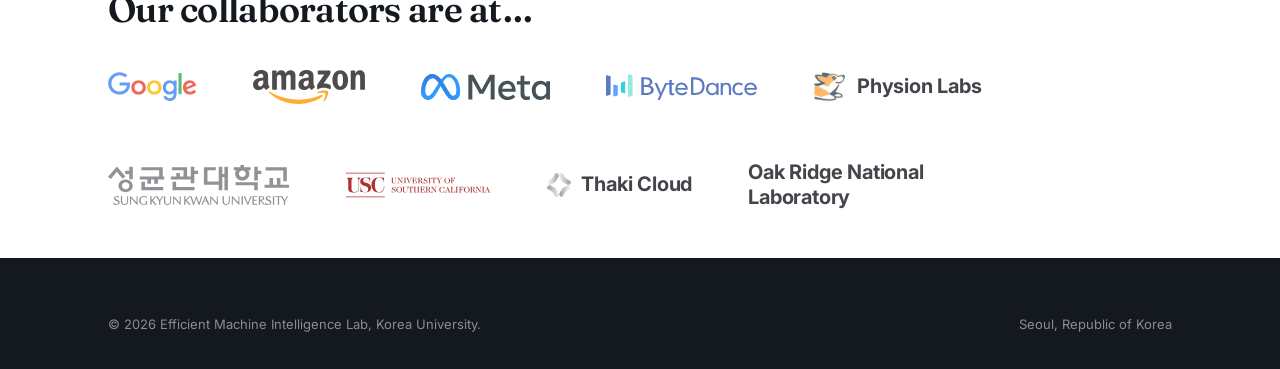
==== commit 08690fca: "Add ORNL collaborator and lab mark" ====
--- a/index.html
+++ b/index.html
@@ -44,16 +44,21 @@
     <main>
       <!-- ===== Hero ===== -->
       <section class="hero" style="padding-bottom:4px;">
-        <div class="container">
-          <h1>
-            Building <span class="accent">efficient</span> machine
-            intelligence.
-          </h1>
-          <p class="hero-lead" style="max-width:none;">
-            Modern AI is powerful but expensive. Our mission is to close the gap<br />
-            between what models can do and what real devices can afford — designing<br />
-            algorithms so intelligence becomes fast, compact, and deployable everywhere.
-          </p>
+        <div class="container hero-layout">
+          <div class="hero-copy">
+            <h1>
+              Building <span class="accent">efficient</span> machine
+              intelligence.
+            </h1>
+            <p class="hero-lead">
+              Modern AI is powerful but expensive. Our mission is to close the gap
+              between what models can do and what real devices can afford — designing
+              algorithms so intelligence becomes fast, compact, and deployable everywhere.
+            </p>
+          </div>
+          <div class="hero-lab-mark reveal">
+            <img src="images/emi-lab-mark.png" alt="Efficient Machine Intelligence Lab mark" />
+          </div>
         </div>
       </section>
 
@@ -260,6 +265,7 @@
               <img src="images/logos/thaki-icon.svg" alt="Thaki Cloud" />
               <span>Thaki&nbsp;Cloud</span>
             </span>
+            <span class="collab-lockup collab-wordmark">Oak Ridge National Laboratory</span>
           </div>
         </div>
       </section>
--- a/styles.css
+++ b/styles.css
@@ -246,6 +246,34 @@
   overflow: hidden;
 }
 
+.hero-layout {
+  display: grid;
+  grid-template-columns: minmax(0, 1fr) minmax(280px, 340px);
+  align-items: center;
+  gap: 48px;
+}
+
+.hero-copy {
+  min-width: 0;
+}
+
+.hero-lab-mark {
+  position: relative;
+  width: 100%;
+  aspect-ratio: 852 / 457;
+  overflow: hidden;
+  border-radius: var(--radius);
+}
+
+.hero-lab-mark img {
+  position: absolute;
+  width: 180%;
+  max-width: none;
+  height: auto;
+  left: -40%;
+  top: -125%;
+}
+
 .hero-eyebrow {
   display: inline-flex;
   align-items: center;
@@ -670,6 +698,120 @@
 
 .pub-links a {
   font-weight: 600;
+}
+
+/* --- Clean text-only publication list (Conference / Journal) --- */
+.pub-cat {
+  font-family: var(--font-display);
+  font-weight: 600;
+  font-size: 24px;
+  color: var(--ink);
+  margin: 150px 0 20px;
+  padding-bottom: 10px;
+  border-bottom: 2px solid var(--crimson-soft);
+}
+
+.pub-cat:first-of-type {
+  margin-top: 0;
+}
+
+.paper-list {
+  list-style: none;
+  padding: 0;
+  margin: 0;
+  display: grid;
+  gap: 9px;
+}
+
+.paper {
+  display: grid;
+  grid-template-columns: 48px 1fr;
+  gap: 14px;
+  align-items: baseline;
+  line-height: 1.5;
+}
+
+.paper-yr {
+  font-family: var(--font-display);
+  font-weight: 600;
+  font-size: 14px;
+  color: var(--crimson);
+}
+
+/* Keep each publication compact; wrap only when the line is too long
+   so the venue is always visible (never truncated). */
+.paper > div {
+  font-size: 14.5px;
+  min-width: 0;
+}
+
+/* Per-year accent colors for the year label */
+.yr-2026 { color: #8a1538; }
+.yr-2025 { color: #b8433f; }
+.yr-2024 { color: #c9791b; }
+.yr-2023 { color: #7a8b1f; }
+.yr-2022 { color: #2f8f6b; }
+.yr-2021 { color: #2f7fa8; }
+.yr-2020 { color: #3b5bbf; }
+.yr-2019 { color: #6a4bb0; }
+.yr-2018 { color: #8a4b8f; }
+
+.paper-ttl {
+  font-weight: 700;
+  color: var(--ink);
+  letter-spacing: -0.01em;
+  display: inline;
+}
+
+.paper-ttl a {
+  color: var(--ink);
+}
+
+.paper-ttl a:hover {
+  color: var(--crimson);
+}
+
+.paper-auth {
+  color: var(--body);
+  display: inline;
+}
+
+.paper-auth::before {
+  content: " — ";
+  color: var(--muted);
+  font-weight: 400;
+}
+
+.paper-ven::before {
+  content: " · ";
+  color: var(--muted);
+  font-style: normal;
+}
+
+.paper-auth strong {
+  color: var(--ink);
+  font-weight: 700;
+}
+
+.paper-auth sup {
+  font-size: 0.7em;
+}
+
+.paper-ven {
+  color: var(--muted);
+  font-style: italic;
+  display: inline;
+}
+
+.paper .pub-badge {
+  margin-left: 6px;
+}
+
+@media (max-width: 640px) {
+  .paper {
+    grid-template-columns: 40px 1fr;
+    gap: 10px;
+  }
 }
 
 /* ---------------------------------------------------------- People ------- */
@@ -1031,6 +1173,15 @@
   color: var(--ink);
 }
 
+.collab-wordmark {
+  max-width: 240px;
+  color: var(--ink);
+  font-size: 20px;
+  font-weight: 700;
+  line-height: 1.25;
+  letter-spacing: -0.01em;
+}
+
 .collab-logos img:hover {
   opacity: 1;
   transform: translateY(-2px);
@@ -1208,6 +1359,15 @@
 
 /* --------------------------------------------------------- Responsive ---- */
 @media (max-width: 900px) {
+  .hero-layout {
+    grid-template-columns: 1fr;
+    gap: 28px;
+  }
+
+  .hero-lab-mark {
+    width: min(100%, 380px);
+  }
+
   .nav {
     position: fixed;
     inset: 72px 0 auto 0;
@@ -1274,6 +1434,14 @@
 }
 
 @media (max-width: 640px) {
+  .hero-lab-mark {
+    width: min(100%, 320px);
+  }
+
+  .collab-logos {
+    gap: 36px;
+  }
+
   .team-grid {
     grid-template-columns: 1fr;
   }
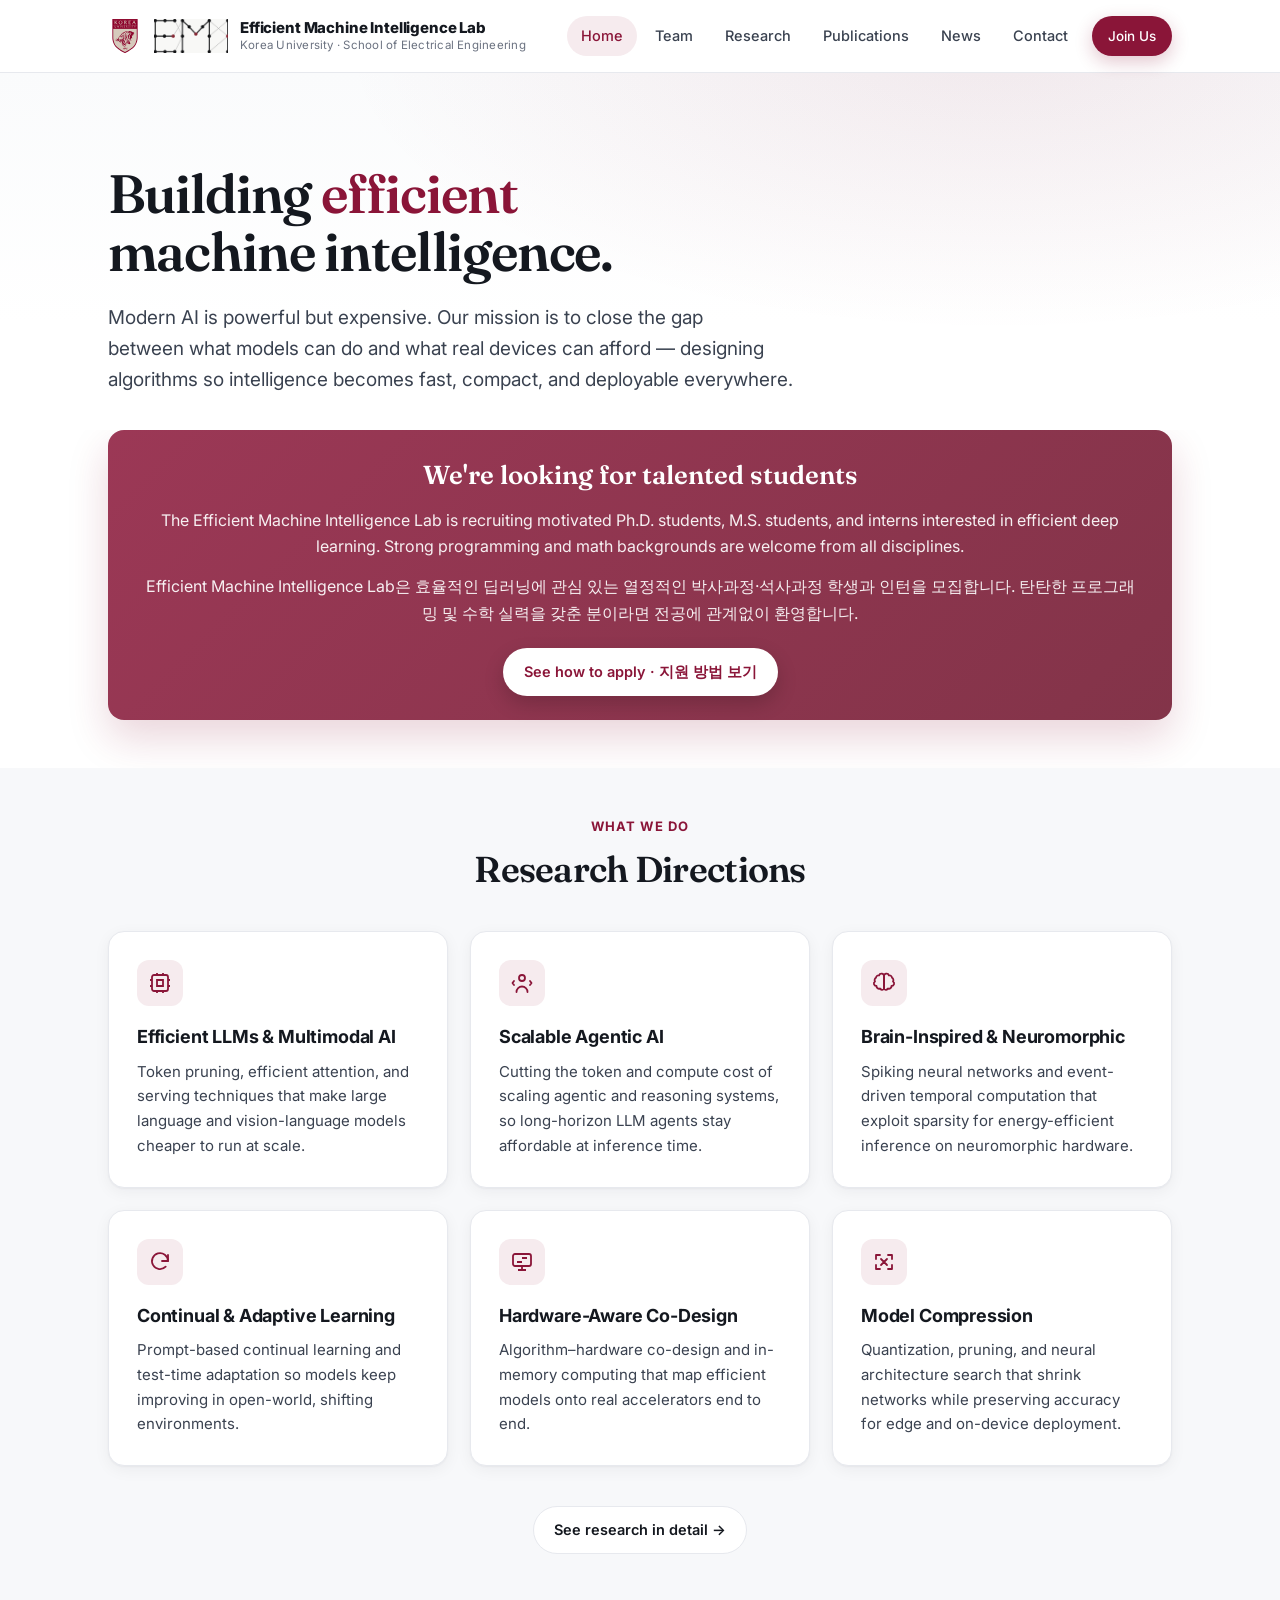
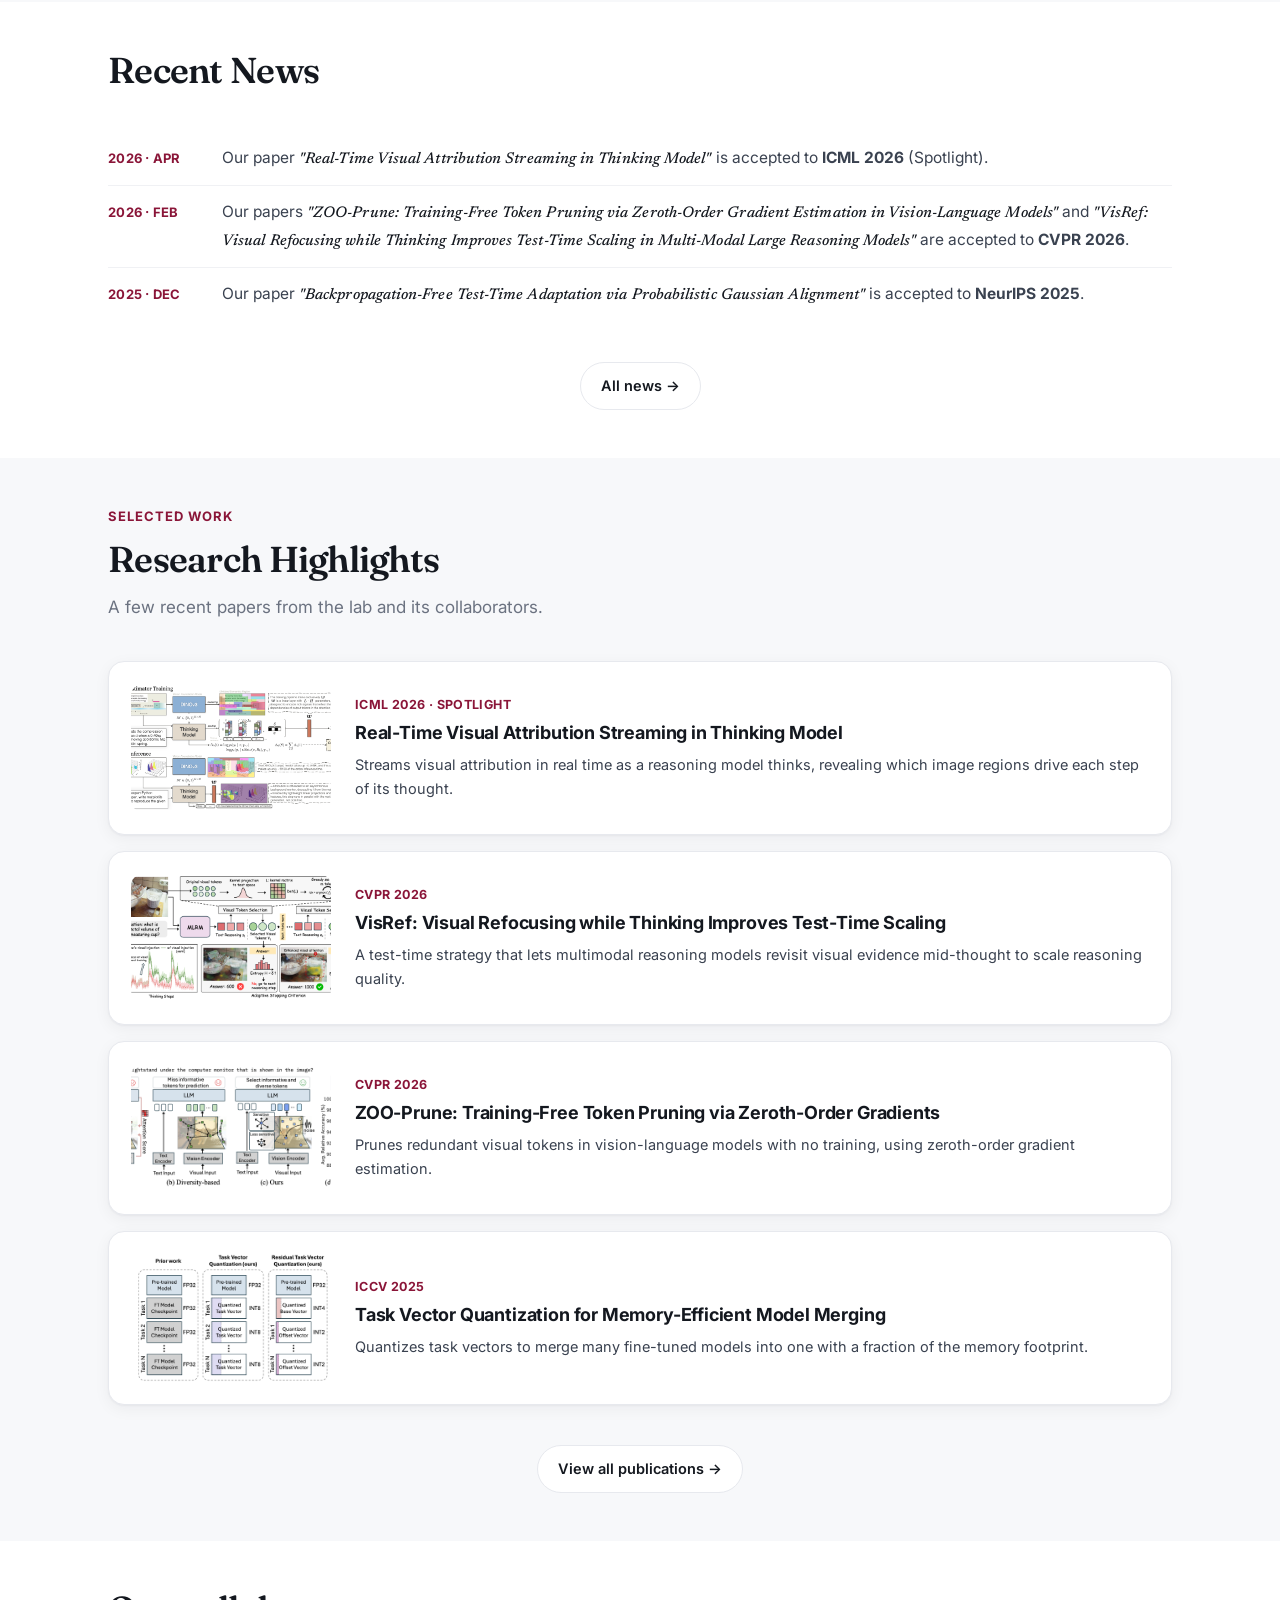
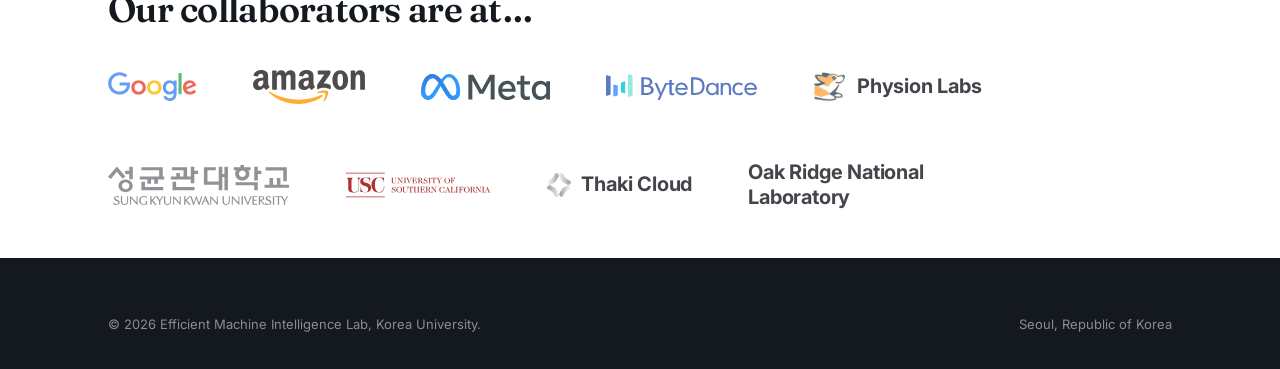
==== commit cfcf58d7: "Refine lab mark placement" ====
--- a/index.html
+++ b/index.html
@@ -23,6 +23,7 @@
       <div class="container header-inner">
         <a class="brand" href="index.html">
           <img src="images/ku-logo.svg" alt="Korea University" />
+          <span class="mini-lab-mark" aria-hidden="true"></span>
           <span class="brand-text">
             <span class="brand-name">Efficient Machine Intelligence Lab</span>
             <span class="brand-sub">Korea University · School of Electrical Engineering</span>
@@ -44,21 +45,16 @@
     <main>
       <!-- ===== Hero ===== -->
       <section class="hero" style="padding-bottom:4px;">
-        <div class="container hero-layout">
-          <div class="hero-copy">
-            <h1>
-              Building <span class="accent">efficient</span> machine
-              intelligence.
-            </h1>
-            <p class="hero-lead">
-              Modern AI is powerful but expensive. Our mission is to close the gap
-              between what models can do and what real devices can afford — designing
-              algorithms so intelligence becomes fast, compact, and deployable everywhere.
-            </p>
-          </div>
-          <div class="hero-lab-mark reveal">
-            <img src="images/emi-lab-mark.png" alt="Efficient Machine Intelligence Lab mark" />
-          </div>
+        <div class="container">
+          <h1>
+            Building <span class="accent">efficient</span> machine
+            intelligence.
+          </h1>
+          <p class="hero-lead" style="max-width:none;">
+            Modern AI is powerful but expensive. Our mission is to close the gap<br />
+            between what models can do and what real devices can afford — designing<br />
+            algorithms so intelligence becomes fast, compact, and deployable everywhere.
+          </p>
         </div>
       </section>
 
--- a/styles.css
+++ b/styles.css
@@ -103,6 +103,17 @@
   flex: none;
 }
 
+.mini-lab-mark {
+  width: 74px;
+  height: 34px;
+  flex: none;
+  background-image: url("images/emi-lab-mark.png");
+  background-repeat: no-repeat;
+  background-size: 183px 183px;
+  background-position: -54px -69px;
+  mix-blend-mode: multiply;
+}
+
 .brand-text {
   display: flex;
   flex-direction: column;
@@ -246,34 +257,6 @@
   overflow: hidden;
 }
 
-.hero-layout {
-  display: grid;
-  grid-template-columns: minmax(0, 1fr) minmax(280px, 340px);
-  align-items: center;
-  gap: 48px;
-}
-
-.hero-copy {
-  min-width: 0;
-}
-
-.hero-lab-mark {
-  position: relative;
-  width: 100%;
-  aspect-ratio: 852 / 457;
-  overflow: hidden;
-  border-radius: var(--radius);
-}
-
-.hero-lab-mark img {
-  position: absolute;
-  width: 180%;
-  max-width: none;
-  height: auto;
-  left: -40%;
-  top: -125%;
-}
-
 .hero-eyebrow {
   display: inline-flex;
   align-items: center;
@@ -1359,15 +1342,6 @@
 
 /* --------------------------------------------------------- Responsive ---- */
 @media (max-width: 900px) {
-  .hero-layout {
-    grid-template-columns: 1fr;
-    gap: 28px;
-  }
-
-  .hero-lab-mark {
-    width: min(100%, 380px);
-  }
-
   .nav {
     position: fixed;
     inset: 72px 0 auto 0;
@@ -1434,8 +1408,19 @@
 }
 
 @media (max-width: 640px) {
-  .hero-lab-mark {
-    width: min(100%, 320px);
+  .brand {
+    gap: 8px;
+  }
+
+  .mini-lab-mark {
+    width: 49px;
+    height: 23px;
+    background-size: 124px 124px;
+    background-position: -37px -47px;
+  }
+
+  .brand-text {
+    display: none;
   }
 
   .collab-logos {
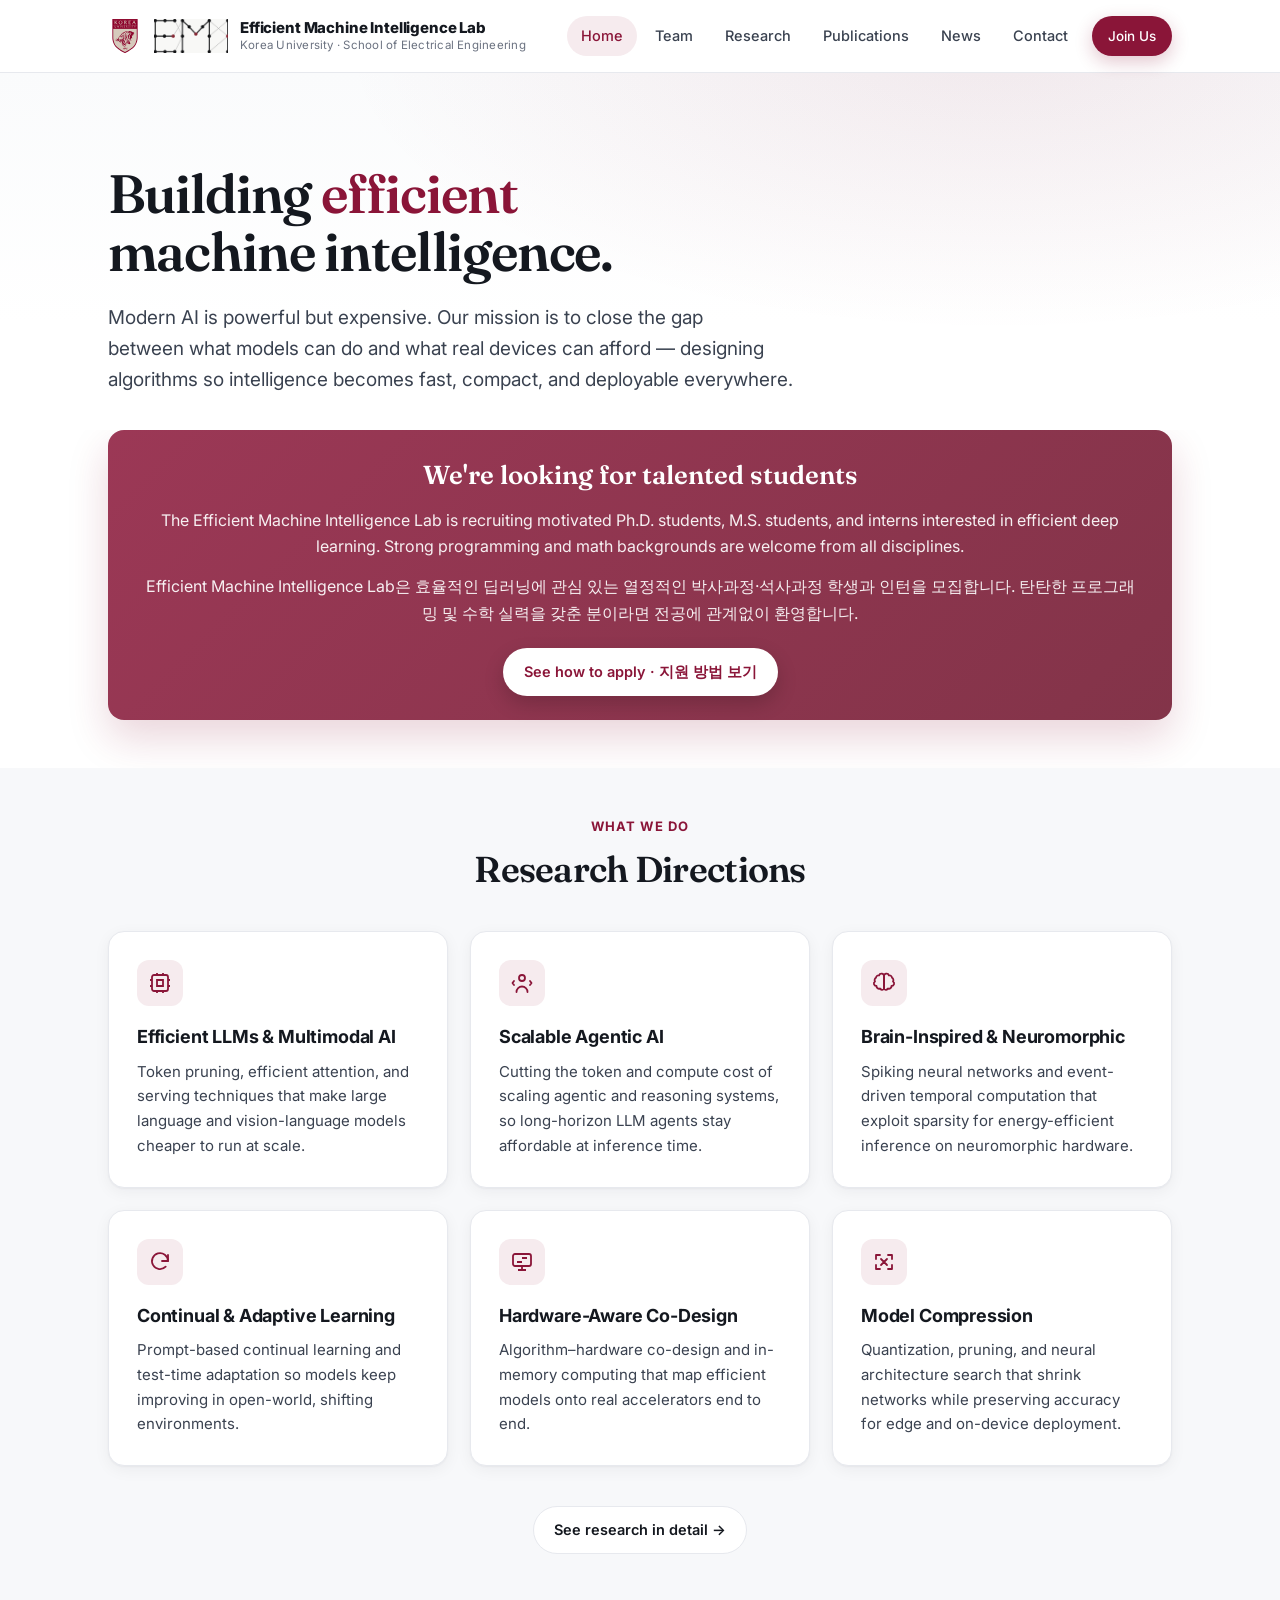
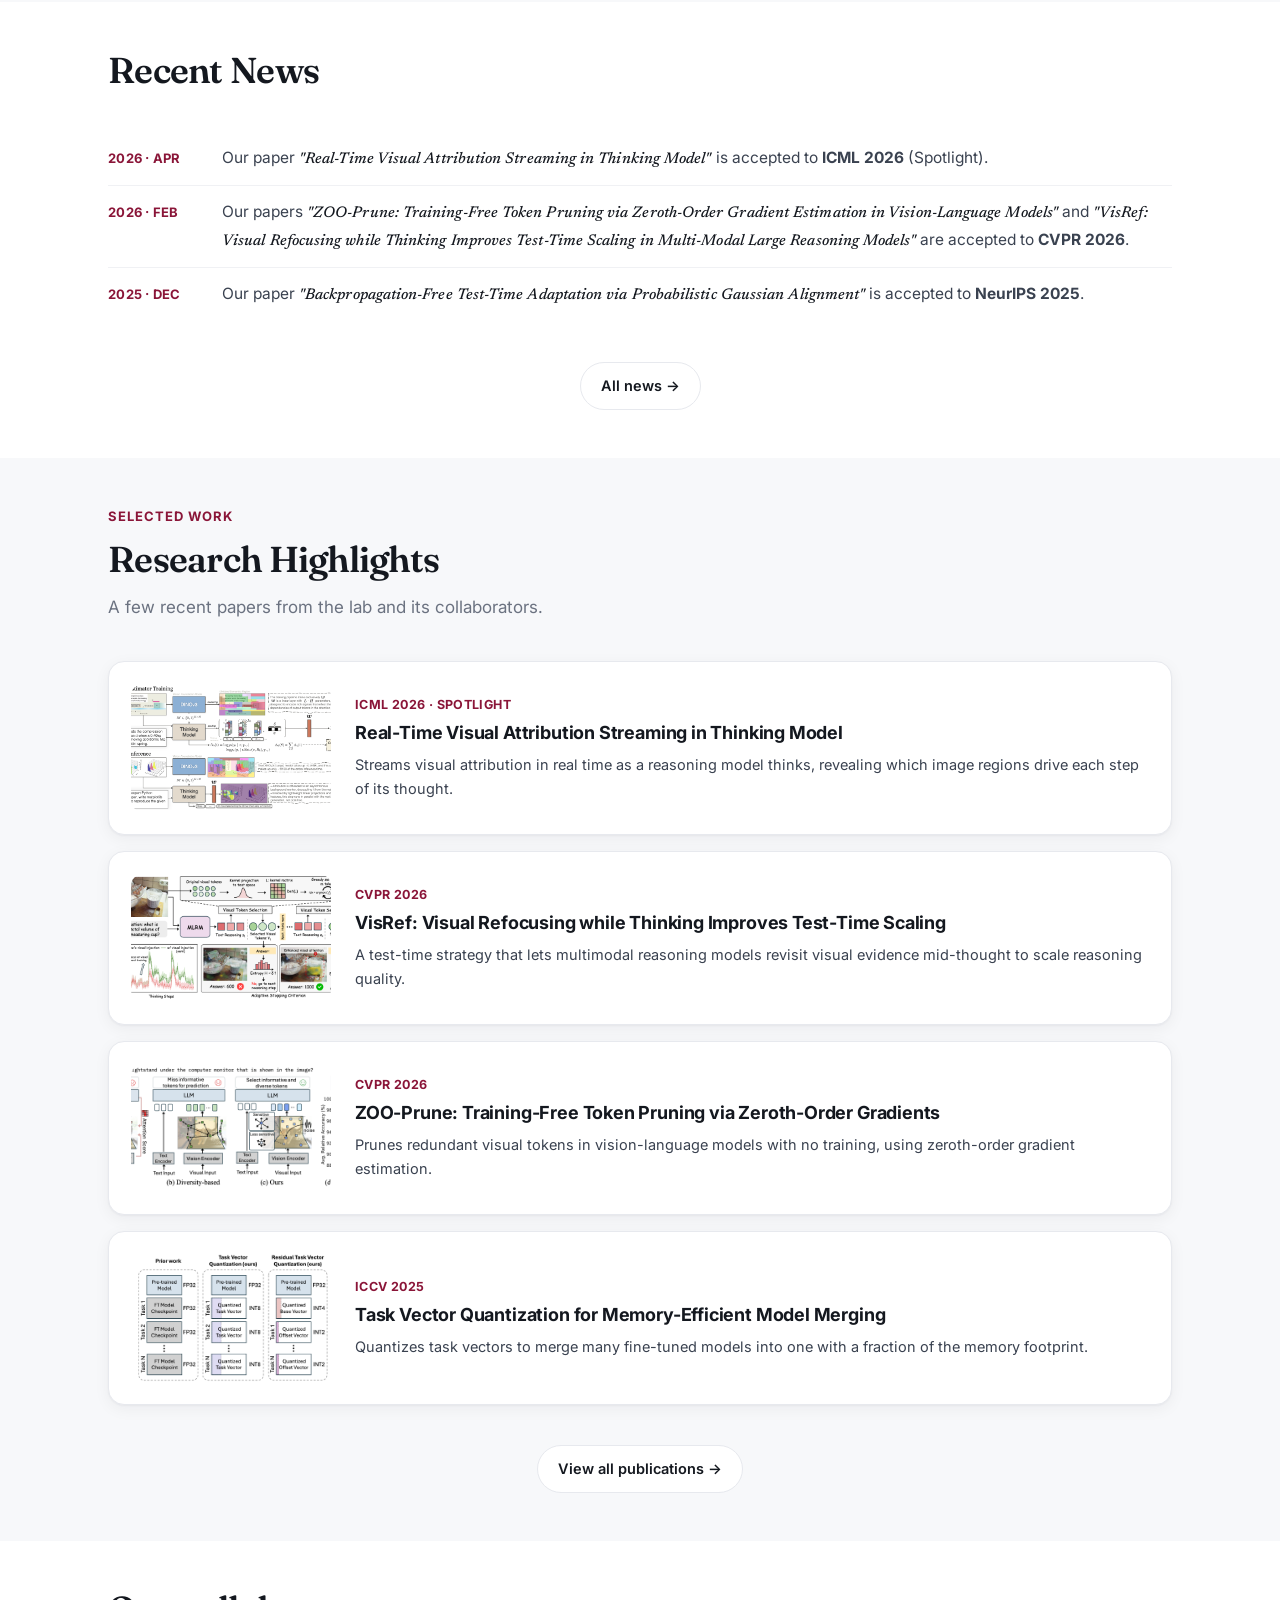
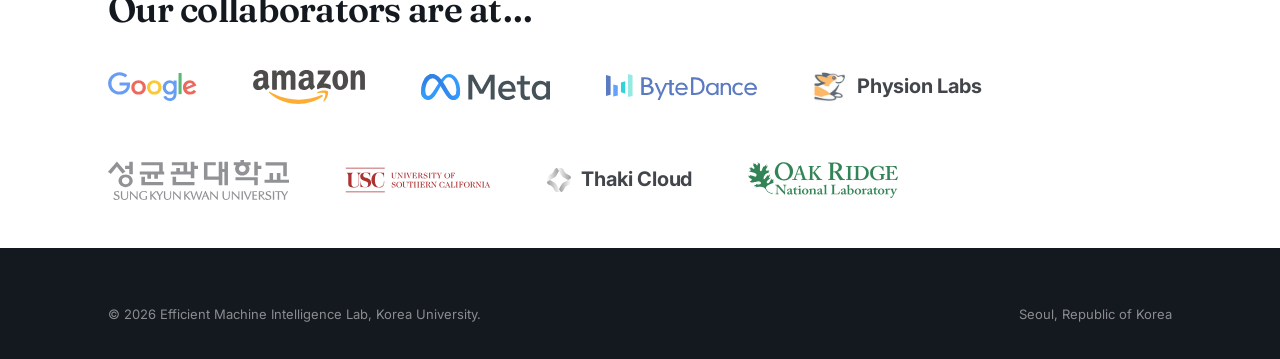
==== commit 2ffe085b: "Use ORNL collaborator logo" ====
--- a/index.html
+++ b/index.html
@@ -261,7 +261,7 @@
               <img src="images/logos/thaki-icon.svg" alt="Thaki Cloud" />
               <span>Thaki&nbsp;Cloud</span>
             </span>
-            <span class="collab-lockup collab-wordmark">Oak Ridge National Laboratory</span>
+            <img src="images/logos/ornl.svg" alt="Oak Ridge National Laboratory" />
           </div>
         </div>
       </section>
--- a/styles.css
+++ b/styles.css
@@ -1128,6 +1128,9 @@
 .collab-logos img[alt="Thaki Cloud"] {
   height: 24px;
 }
+.collab-logos img[alt="Oak Ridge National Laboratory"] {
+  height: 36px;
+}
 
 /* Physion Labs has no wordmark; pair its icon with a text label */
 .collab-lockup {
@@ -1154,15 +1157,6 @@
   font-weight: 700;
   letter-spacing: -0.01em;
   color: var(--ink);
-}
-
-.collab-wordmark {
-  max-width: 240px;
-  color: var(--ink);
-  font-size: 20px;
-  font-weight: 700;
-  line-height: 1.25;
-  letter-spacing: -0.01em;
 }
 
 .collab-logos img:hover {
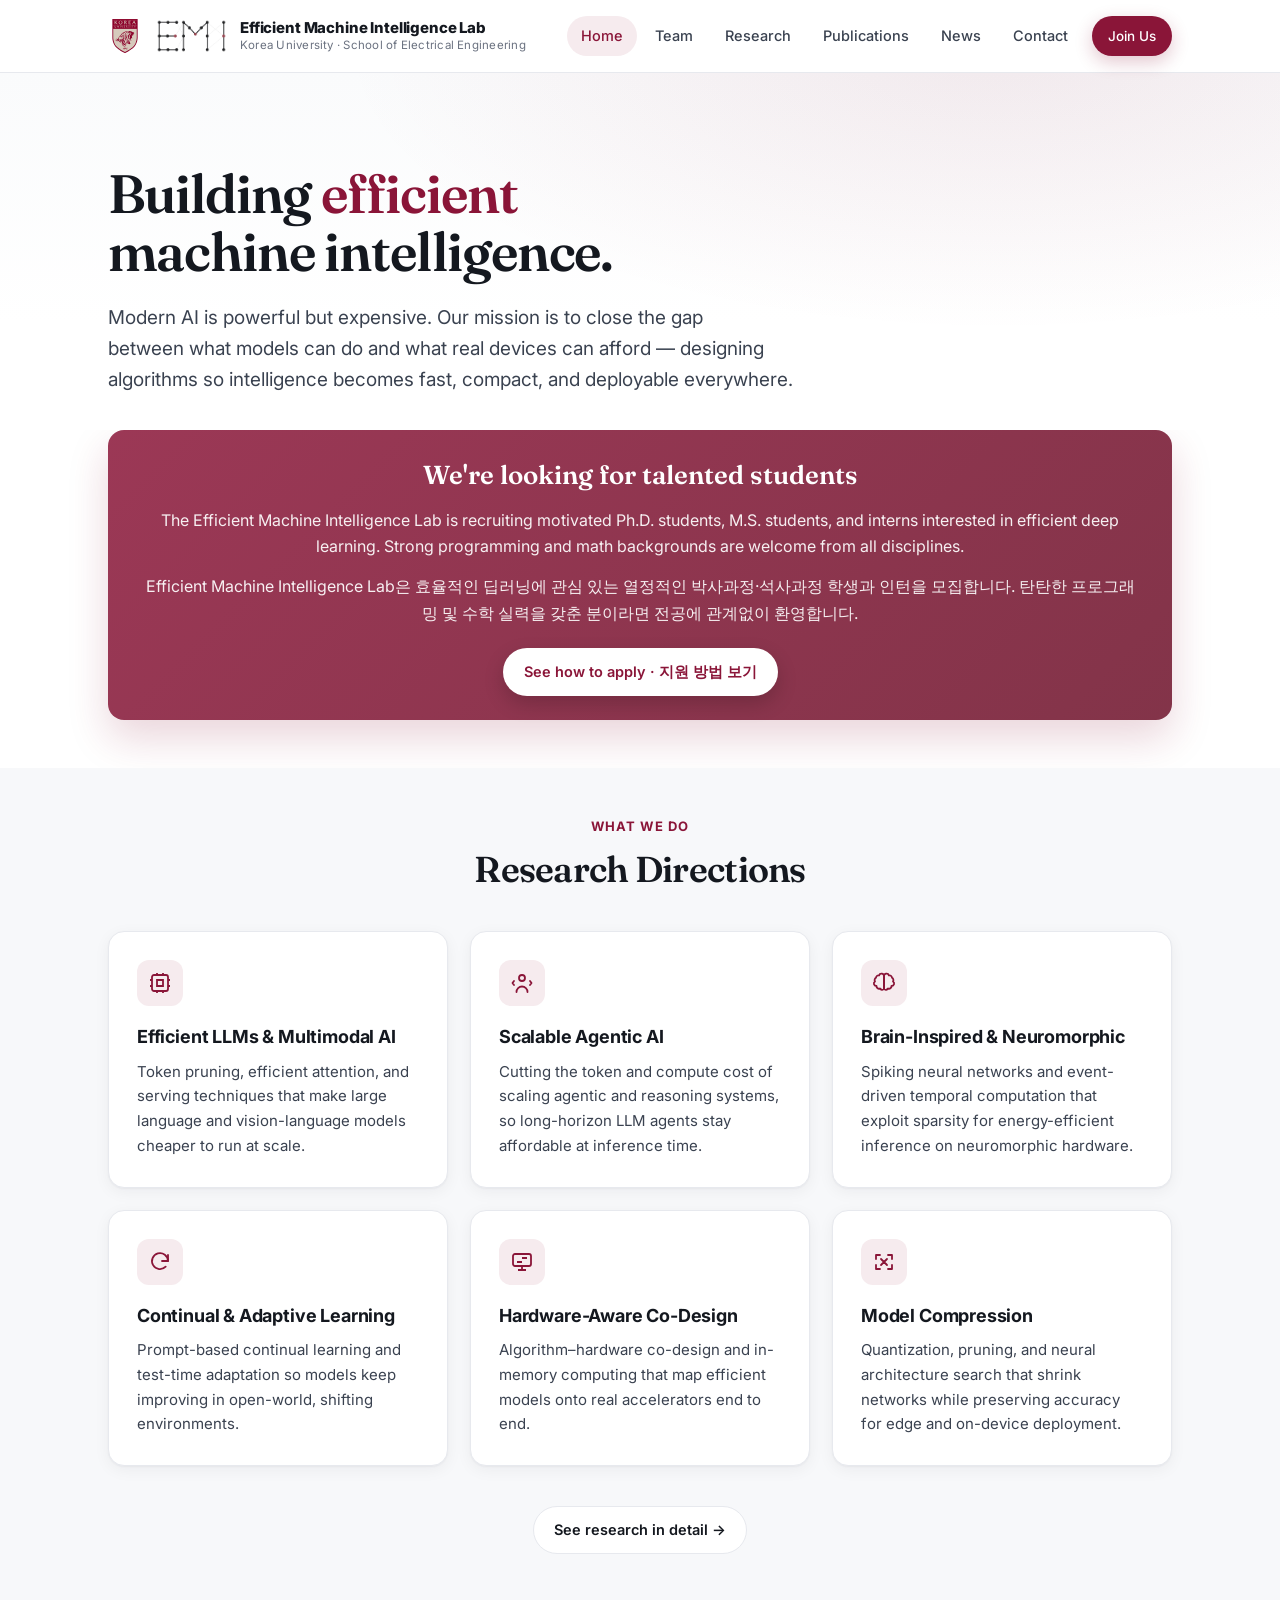
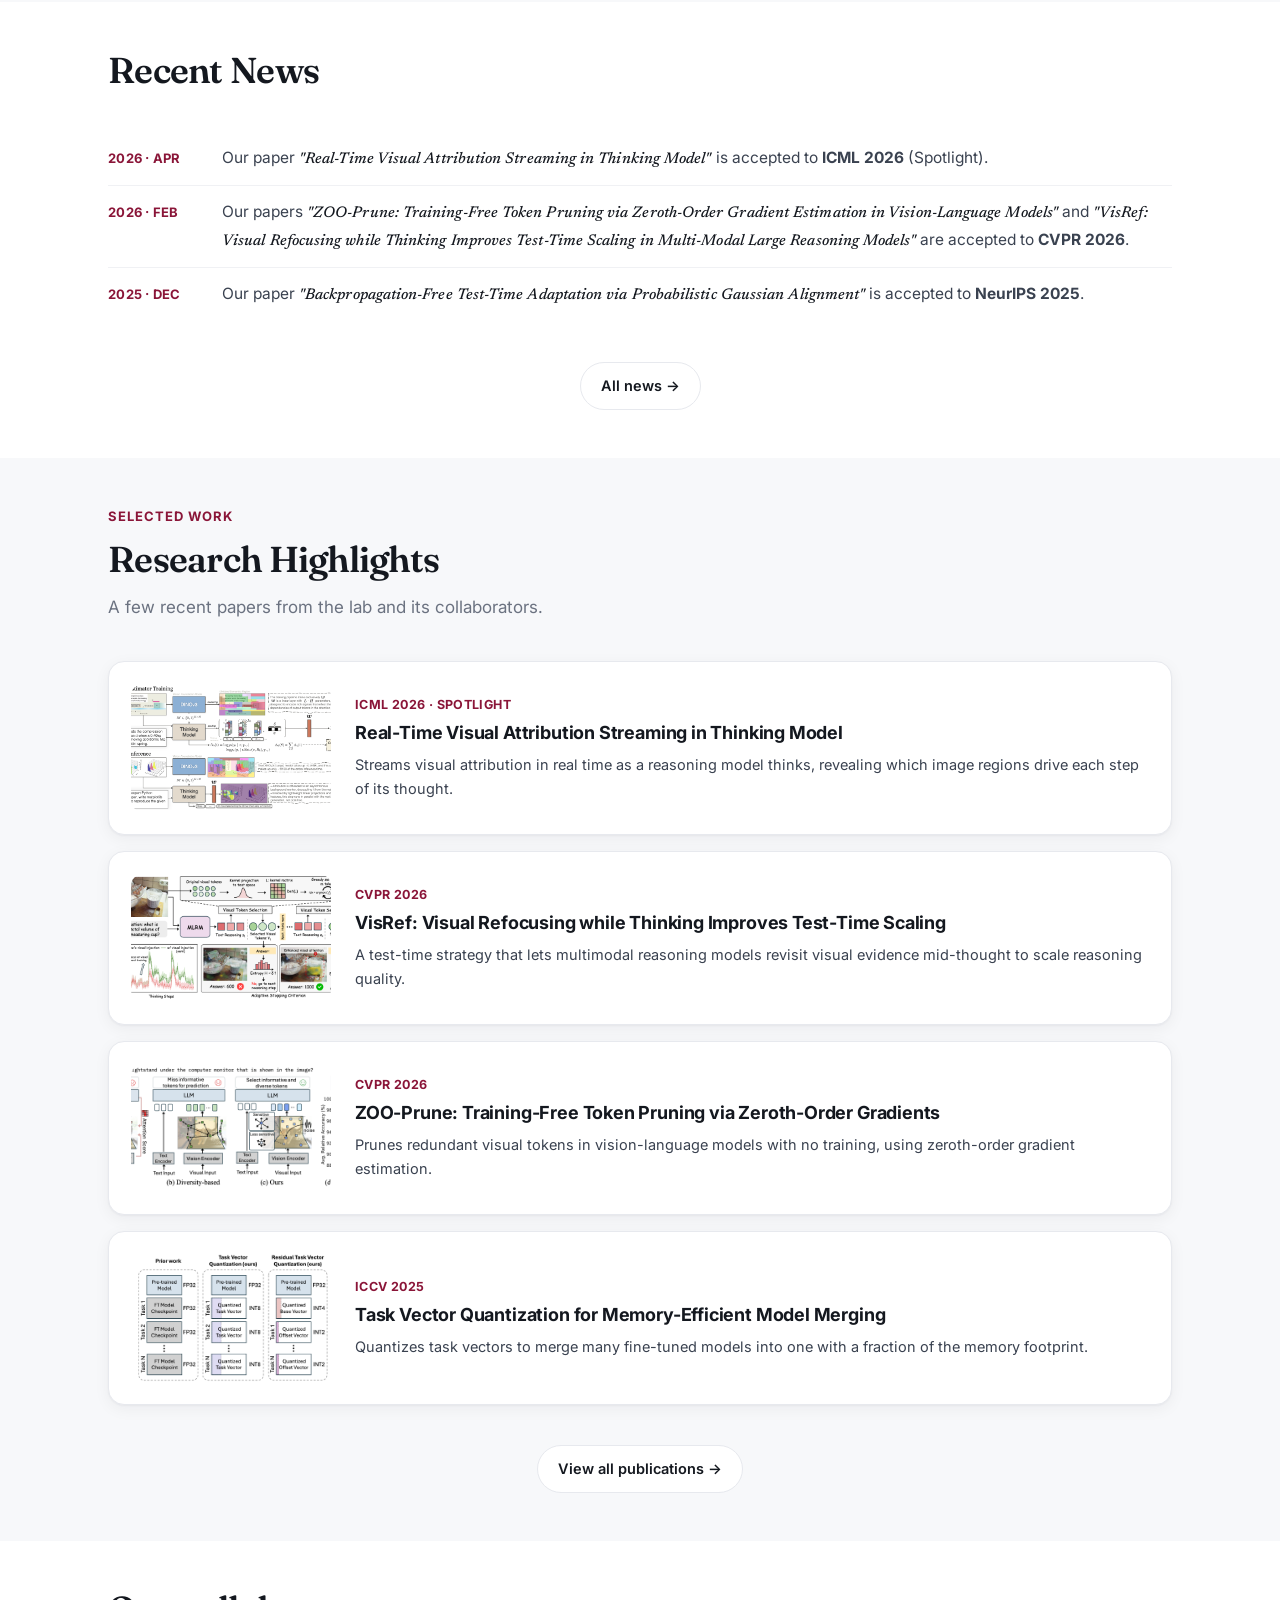
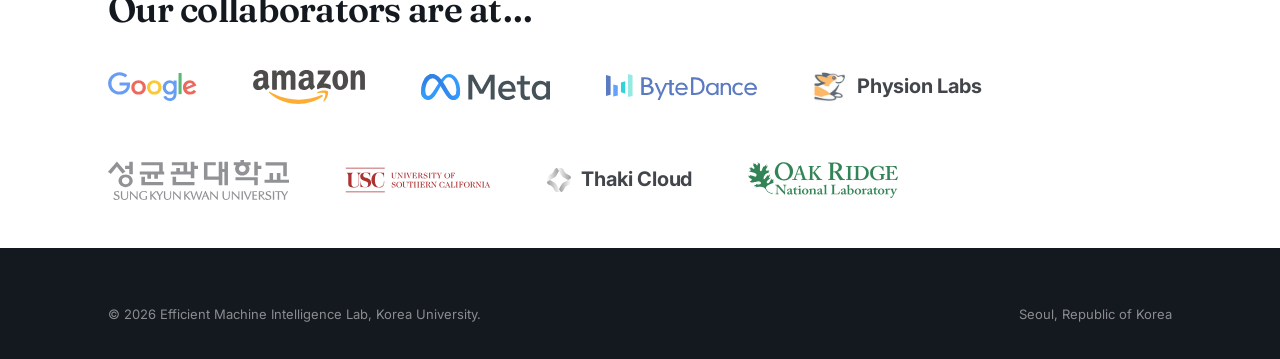
==== commit 6c188767: "Use a transparent EMI header mark" ====
--- a/index.html
+++ b/index.html
@@ -15,7 +15,7 @@
       href="https://fonts.googleapis.com/css2?family=Fraunces:ital,opsz,wght@0,9..144,500;0,9..144,600;1,9..144,500;1,9..144,600&family=Newsreader:ital,opsz,wght@1,6..72,400;1,6..72,500&family=Inter:wght@400;500;600;700;800&display=swap"
       rel="stylesheet"
     />
-    <link rel="stylesheet" href="styles.css" />
+    <link rel="stylesheet" href="styles.css?v=20260808-3" />
   </head>
   <body class="home">
     <!-- ===== Header ===== -->
--- a/styles.css
+++ b/styles.css
@@ -107,11 +107,10 @@
   width: 74px;
   height: 34px;
   flex: none;
-  background-image: url("images/emi-lab-mark.png");
+  background-image: url("images/emi-lab-mark-transparent.png");
   background-repeat: no-repeat;
-  background-size: 183px 183px;
-  background-position: -54px -69px;
-  mix-blend-mode: multiply;
+  background-size: contain;
+  background-position: center;
 }
 
 .brand-text {
@@ -1409,8 +1408,6 @@
   .mini-lab-mark {
     width: 49px;
     height: 23px;
-    background-size: 124px 124px;
-    background-position: -37px -47px;
   }
 
   .brand-text {
